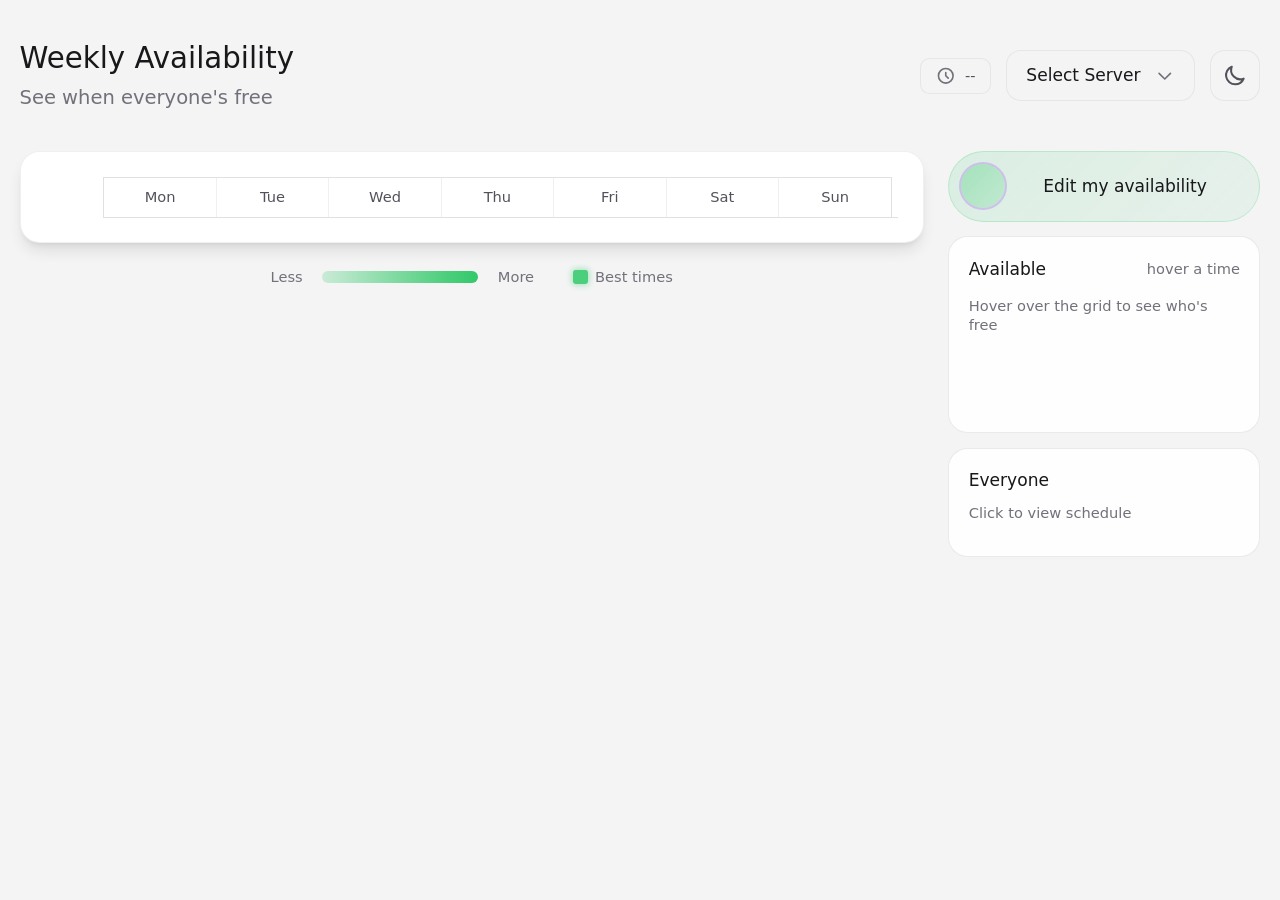
==== assets/web/index.html @ 2eee487e "feat(schedule): Add web-based availability scheduler with Discord OAuth Web UI for managing weekly a" ====
<!DOCTYPE html>
<html lang="en">
<head>
  <meta charset="UTF-8">
  <meta name="viewport" content="width=device-width, initial-scale=1.0">
  <title>Availability</title>
  <link rel="stylesheet" href="tailwind.css">
  <style>
    /* ========== THEME COLOR (set dynamically) ========== */
    :root {
      --theme-r: 34;
      --theme-g: 197;
      --theme-b: 94;
    }

    /* ========== RESPONSIVE SCALING ========== */
    html {
      font-size: clamp(15px, 0.9vw + 8px, 20px);
    }

    /* ========== DARK MODE ========== */
    .dark {
      --bg-page: #09090b;
      --bg-card: #18181b;
      --bg-card-hover: #1f1f23;
      --bg-input: #27272a;
      
      --text-primary: #fafafa;
      --text-secondary: #a1a1aa;
      --text-muted: #71717a;
      
      --border-default: rgba(63, 63, 70, 0.5);
      --border-subtle: rgba(63, 63, 70, 0.25);
      
      --heatmap-0: transparent;
      --heatmap-1: rgba(var(--theme-r), var(--theme-g), var(--theme-b), 0.25);
      --heatmap-2: rgba(var(--theme-r), var(--theme-g), var(--theme-b), 0.40);
      --heatmap-3: rgba(var(--theme-r), var(--theme-g), var(--theme-b), 0.55);
      --heatmap-4: rgba(var(--theme-r), var(--theme-g), var(--theme-b), 0.70);
      --heatmap-5: rgba(var(--theme-r), var(--theme-g), var(--theme-b), 0.85);
      --heatmap-6: rgba(var(--theme-r), var(--theme-g), var(--theme-b), 0.95);
      
      --glass-bg: rgba(39, 39, 42, 0.7);
      --glass-border: rgba(63, 63, 70, 0.3);
      
      --hover-overlay: rgba(255, 255, 255, 0.05);
      --scrollbar-thumb: #3f3f46;
      --scrollbar-thumb-hover: #52525b;
    }

    /* ========== LIGHT MODE ========== */
    .light {
      --bg-page: #f4f4f5;
      --bg-card: #ffffff;
      --bg-card-hover: #fafafa;
      --bg-input: #f4f4f5;
      
      --text-primary: #18181b;
      --text-secondary: #52525b;
      --text-muted: #71717a;
      
      --border-default: rgba(0, 0, 0, 0.12);
      --border-subtle: rgba(0, 0, 0, 0.06);
      
      --heatmap-0: transparent;
      --heatmap-1: rgba(var(--theme-r), var(--theme-g), var(--theme-b), 0.20);
      --heatmap-2: rgba(var(--theme-r), var(--theme-g), var(--theme-b), 0.35);
      --heatmap-3: rgba(var(--theme-r), var(--theme-g), var(--theme-b), 0.50);
      --heatmap-4: rgba(var(--theme-r), var(--theme-g), var(--theme-b), 0.65);
      --heatmap-5: rgba(var(--theme-r), var(--theme-g), var(--theme-b), 0.80);
      --heatmap-6: rgba(var(--theme-r), var(--theme-g), var(--theme-b), 0.92);
      
      --glass-bg: rgba(255, 255, 255, 0.85);
      --glass-border: rgba(0, 0, 0, 0.08);
      
      --hover-overlay: rgba(0, 0, 0, 0.04);
      --scrollbar-thumb: #d4d4d8;
      --scrollbar-thumb-hover: #a1a1aa;
    }

    /* ========== BASE STYLES ========== */
    body {
      background-color: var(--bg-page);
      color: var(--text-primary);
    }

    * {
      transition-property: background-color, border-color, color, opacity, transform, box-shadow, filter;
      transition-duration: 150ms;
      transition-timing-function: cubic-bezier(0.4, 0, 0.2, 1);
    }

    /* ========== COMPONENTS ========== */
    .card {
      background-color: var(--bg-card);
      border: 1px solid var(--border-subtle);
    }

    .glass {
      background: var(--glass-bg);
      backdrop-filter: blur(12px);
      -webkit-backdrop-filter: blur(12px);
      border: 1px solid var(--glass-border);
    }

    .text-primary { color: var(--text-primary); }
    .text-secondary { color: var(--text-secondary); }
    .text-muted { color: var(--text-muted); }

    /* ========== SKELETON ========== */
    .skeleton {
      background: linear-gradient(90deg, var(--bg-input) 25%, var(--bg-card-hover) 50%, var(--bg-input) 75%);
      background-size: 200% 100%;
      animation: skeleton-loading 1.5s infinite;
    }

    @keyframes skeleton-loading {
      0% { background-position: 200% 0; }
      100% { background-position: -200% 0; }
    }

    /* ========== WARNING BANNER ========== */
    .warning-banner {
      background: linear-gradient(90deg, rgba(234, 179, 8, 0.15), rgba(234, 179, 8, 0.08));
      border: 1px solid rgba(234, 179, 8, 0.3);
    }

    /* ========== TIMEZONE BADGE ========== */
    .tz-badge {
      background: var(--bg-input);
      border: 1px solid var(--border-subtle);
    }

    /* ========== GUILD SELECTOR ========== */
    .guild-selector {
      position: relative;
    }

    .guild-selector-btn {
      background: var(--bg-input);
      border: 1px solid var(--border-subtle);
    }

    .guild-selector-btn:hover {
      background: var(--bg-card-hover);
      border-color: var(--border-default);
    }

    .guild-selector .guild-dropdown {
      position: absolute;
      top: 100%;
      left: 0;
      right: 0;
      margin-top: 0.5rem;
      background: var(--bg-card);
      border: 1px solid var(--border-default);
      border-radius: 0.75rem;
      box-shadow: 0 10px 40px rgba(0,0,0,0.3);
      opacity: 0;
      visibility: hidden;
      transform: translateY(-8px);
      transition: all 150ms ease;
      z-index: 100;
      max-height: 16rem;
      overflow-y: auto;
    }

    .guild-selector.open .guild-dropdown {
      opacity: 1;
      visibility: visible;
      transform: translateY(0);
    }

    .guild-option {
      display: flex;
      align-items: center;
      gap: 0.75rem;
      padding: 0.75rem 1rem;
      cursor: pointer;
    }

    .guild-option:hover {
      background: var(--hover-overlay);
    }

    .guild-option.selected {
      background: rgba(var(--theme-r), var(--theme-g), var(--theme-b), 0.15);
    }

    .guild-icon {
      width: 1.5rem;
      height: 1.5rem;
      border-radius: 50%;
      object-fit: cover;
    }

    /* ========== AVATAR FALLBACK ========== */
    .avatar {
      display: flex;
      align-items: center;
      justify-content: center;
      background: linear-gradient(135deg, rgba(var(--theme-r), var(--theme-g), var(--theme-b), 0.3), rgba(var(--theme-r), var(--theme-g), var(--theme-b), 0.15));
      color: var(--text-primary);
      font-weight: 500;
      overflow: hidden;
    }

    .avatar img {
      width: 100%;
      height: 100%;
      object-fit: cover;
    }

    /* ========== GRID STYLES ========== */
    .grid-cell {
      position: relative;
    }
    
    .dark .grid-cell:hover {
      filter: brightness(1.3);
      z-index: 10;
    }

    .light .grid-cell:hover {
      filter: brightness(0.85);
      z-index: 10;
    }

    .dark .grid-cell.locked {
      box-shadow: inset 0 0 0 2px rgba(255,255,255,0.85);
    }

    .light .grid-cell.locked {
      box-shadow: inset 0 0 0 2px rgba(0,0,0,0.6);
    }

    /* Tooltip */
    .grid-cell::after {
      content: 'Click to lock';
      position: absolute;
      bottom: 100%;
      left: 50%;
      transform: translateX(-50%) translateY(-4px);
      padding: 0.25rem 0.625rem;
      border-radius: 0.375rem;
      font-size: 0.6875rem;
      white-space: nowrap;
      opacity: 0;
      pointer-events: none;
      transition: opacity 100ms;
      z-index: 100;
    }

    .dark .grid-cell::after {
      background: #27272a;
      color: #e4e4e7;
      border: 1px solid rgba(63,63,70,0.6);
      box-shadow: 0 4px 12px rgba(0,0,0,0.3);
    }

    .light .grid-cell::after {
      background: #ffffff;
      color: #18181b;
      border: 1px solid rgba(0,0,0,0.1);
      box-shadow: 0 4px 12px rgba(0,0,0,0.1);
    }

    .grid-cell:hover::after {
      opacity: 1;
    }

    .grid-cell.locked::after {
      content: 'Click to unlock';
    }

    .intensity-0 { background-color: var(--heatmap-0); }
    .intensity-1 { background-color: var(--heatmap-1); }
    .intensity-2 { background-color: var(--heatmap-2); }
    .intensity-3 { background-color: var(--heatmap-3); }
    .intensity-4 { background-color: var(--heatmap-4); }
    .intensity-5 { background-color: var(--heatmap-5); }
    .intensity-6 { background-color: var(--heatmap-6); }

    /* Best time glow for 4+ people */
    .best-time {
      box-shadow: 0 0 6px 1px rgba(var(--theme-r), var(--theme-g), var(--theme-b), 0.4);
    }

    .row-hour {
      border-bottom: 1px dashed var(--border-default);
    }
    .row-quarter {
      border-bottom: 1px solid var(--border-subtle);
    }
    .col-separator {
      border-right: 1px solid var(--border-subtle);
    }
    .grid-border {
      border-color: var(--border-default);
    }

    /* ========== TIME INDICATOR ========== */
    .time-indicator {
      position: absolute;
      top: 0;
      height: 2px;
      background: #ef4444;
      box-shadow: 0 0 8px rgba(239, 68, 68, 0.6);
      z-index: 20;
    }

    .time-indicator::before {
      content: 'Now';
      position: absolute;
      top: -0.625rem;
      left: 0;
      font-size: 0.5625rem;
      color: #ef4444;
      font-weight: 600;
      text-transform: uppercase;
    }

    /* ========== SCROLLBAR ========== */
    .grid-scroll {
      max-height: 65vh;
      overflow-y: auto;
    }

    .grid-scroll::-webkit-scrollbar,
    ::-webkit-scrollbar {
      width: 0.375rem;
    }
    .grid-scroll::-webkit-scrollbar-track,
    ::-webkit-scrollbar-track {
      background: transparent;
    }
    .grid-scroll::-webkit-scrollbar-thumb,
    ::-webkit-scrollbar-thumb {
      background: var(--scrollbar-thumb);
      border-radius: 0.1875rem;
    }
    .grid-scroll::-webkit-scrollbar-thumb:hover,
    ::-webkit-scrollbar-thumb:hover {
      background: var(--scrollbar-thumb-hover);
    }

    /* ========== LEGEND ========== */
    .legend-gradient {
      background: linear-gradient(to right, 
        rgba(var(--theme-r), var(--theme-g), var(--theme-b), 0.20),
        rgba(var(--theme-r), var(--theme-g), var(--theme-b), 0.35),
        rgba(var(--theme-r), var(--theme-g), var(--theme-b), 0.50),
        rgba(var(--theme-r), var(--theme-g), var(--theme-b), 0.65),
        rgba(var(--theme-r), var(--theme-g), var(--theme-b), 0.80),
        rgba(var(--theme-r), var(--theme-g), var(--theme-b), 0.92)
      );
    }

    /* ========== INTERACTIVE ELEMENTS ========== */
    .person-selected {
      background: rgba(var(--theme-r), var(--theme-g), var(--theme-b), 0.15);
    }

    .avatar-pill {
      background: linear-gradient(135deg, rgba(var(--theme-r), var(--theme-g), var(--theme-b), 0.12), rgba(var(--theme-r), var(--theme-g), var(--theme-b), 0.06));
      border: 1px solid rgba(var(--theme-r), var(--theme-g), var(--theme-b), 0.2);
    }
    .avatar-pill:hover {
      background: linear-gradient(135deg, rgba(var(--theme-r), var(--theme-g), var(--theme-b), 0.20), rgba(var(--theme-r), var(--theme-g), var(--theme-b), 0.12));
      border-color: rgba(var(--theme-r), var(--theme-g), var(--theme-b), 0.35);
    }

    .hover-item:hover {
      background: var(--hover-overlay);
    }

    .theme-toggle {
      background: var(--bg-input);
      border: 1px solid var(--border-subtle);
    }
    .theme-toggle:hover {
      background: var(--bg-card-hover);
      border-color: var(--border-default);
    }

    /* ========== EMPTY STATE ========== */
    .empty-state-overlay {
      position: absolute;
      inset: 0;
      display: flex;
      flex-direction: column;
      align-items: center;
      justify-content: center;
      background: rgba(var(--bg-page), 0.8);
      backdrop-filter: blur(4px);
      border-radius: 1rem;
      z-index: 30;
    }

    .empty-state-overlay.hidden {
      display: none;
    }

    .dark .empty-state-overlay {
      background: rgba(9, 9, 11, 0.85);
    }

    .light .empty-state-overlay {
      background: rgba(244, 244, 245, 0.85);
    }

    /* ========== SHARED SERVERS TRUNCATION ========== */
    .shared-servers {
      max-width: 100%;
    }

    .shared-servers.expanded {
      white-space: normal;
      word-break: break-word;
    }

    /* ========== ANIMATIONS ========== */
    @keyframes fadeIn {
      from { opacity: 0; transform: translateY(-4px); }
      to { opacity: 1; transform: translateY(0); }
    }

    .sidebar-content {
      animation: fadeIn 150ms ease-out;
    }

    /* ========== GRID CELL HEIGHT ========== */
    .cell-h {
      height: 1.25rem;
    }
  </style>
</head>
<body class="dark min-h-screen">
  
  <!-- Timezone Warning Banner -->
  <div id="tz-warning" class="warning-banner px-4 py-3 text-center hidden">
    <span class="text-yellow-500 text-sm">
      ⚠️ You haven't set your timezone yet. <a href="settings.html" class="underline font-medium hover:text-yellow-400">Set it now</a> to see availability in your local time.
    </span>
  </div>

  <div class="max-w-6xl mx-auto px-4 py-8">
    
    <!-- Header -->
    <header class="mb-8">
      <div class="flex items-center justify-between">
        <div>
          <h1 class="text-2xl font-medium text-primary">Weekly Availability</h1>
          <p class="text-muted mt-1">See when everyone's free</p>
        </div>
        
        <div class="flex items-center gap-3">
          <!-- Timezone Badge -->
          <div class="tz-badge px-3 py-1.5 rounded-lg flex items-center gap-2" id="tz-badge">
            <svg class="w-4 h-4 text-muted" fill="none" stroke="currentColor" viewBox="0 0 24 24">
              <path stroke-linecap="round" stroke-linejoin="round" stroke-width="2" d="M12 8v4l3 3m6-3a9 9 0 11-18 0 9 9 0 0118 0z"/>
            </svg>
            <span class="text-xs text-secondary" id="tz-display">--</span>
          </div>

          <!-- Guild Selector -->
          <div class="guild-selector" id="guild-selector">
            <button class="guild-selector-btn flex items-center gap-3 px-4 py-2.5 rounded-xl" onclick="toggleGuildDropdown()">
              <img src="" alt="" class="guild-icon" id="selected-guild-icon" style="display: none;">
              <span class="text-sm font-medium text-primary" id="selected-guild-name">Select Server</span>
              <svg class="w-4 h-4 text-muted" fill="none" stroke="currentColor" viewBox="0 0 24 24">
                <path stroke-linecap="round" stroke-linejoin="round" stroke-width="2" d="M19 9l-7 7-7-7"/>
              </svg>
            </button>
            <div class="guild-dropdown" id="guild-dropdown"></div>
          </div>

          <button 
            onclick="toggleTheme()" 
            class="theme-toggle p-2.5 rounded-xl text-secondary hover:text-primary"
            title="Toggle theme"
          >
            <svg class="w-5 h-5 hidden dark:block" fill="none" stroke="currentColor" viewBox="0 0 24 24">
              <path stroke-linecap="round" stroke-linejoin="round" stroke-width="2" d="M12 3v1m0 16v1m9-9h-1M4 12H3m15.364 6.364l-.707-.707M6.343 6.343l-.707-.707m12.728 0l-.707.707M6.343 17.657l-.707.707M16 12a4 4 0 11-8 0 4 4 0 018 0z"/>
            </svg>
            <svg class="w-5 h-5 dark:hidden" fill="none" stroke="currentColor" viewBox="0 0 24 24">
              <path stroke-linecap="round" stroke-linejoin="round" stroke-width="2" d="M20.354 15.354A9 9 0 018.646 3.646 9.003 9.003 0 0012 21a9.003 9.003 0 008.354-5.646z"/>
            </svg>
          </button>
        </div>
      </div>
    </header>

    <!-- Main content -->
    <div class="flex gap-5 items-start">
      
      <!-- Grid area -->
      <div class="flex-1 min-w-0">
        <div class="card rounded-2xl p-5 shadow-lg dark:shadow-black/25 light:shadow-black/5 relative">
          
          <!-- Day headers -->
          <div class="flex mb-0 pr-[6px]">
            <div class="w-12 shrink-0"></div>
            <div class="flex-1 grid grid-cols-7 border-x border-t grid-border">
              <div class="text-center text-xs font-medium text-secondary py-2 border-r" style="border-color: var(--border-subtle)">Mon</div>
              <div class="text-center text-xs font-medium text-secondary py-2 border-r" style="border-color: var(--border-subtle)">Tue</div>
              <div class="text-center text-xs font-medium text-secondary py-2 border-r" style="border-color: var(--border-subtle)">Wed</div>
              <div class="text-center text-xs font-medium text-secondary py-2 border-r" style="border-color: var(--border-subtle)">Thu</div>
              <div class="text-center text-xs font-medium text-secondary py-2 border-r" style="border-color: var(--border-subtle)">Fri</div>
              <div class="text-center text-xs font-medium text-secondary py-2 border-r" style="border-color: var(--border-subtle)">Sat</div>
              <div class="text-center text-xs font-medium text-secondary py-2">Sun</div>
            </div>
          </div>

          <!-- Grid Skeleton -->
          <div class="grid-scroll" id="grid-skeleton">
            <div class="flex">
              <div class="w-12 shrink-0 flex flex-col" id="skeleton-time-labels"></div>
              <div class="flex-1 border-x border-b grid-border" id="skeleton-cells"></div>
            </div>
          </div>

          <!-- Grid Content (hidden until loaded) -->
          <div class="grid-scroll hidden" id="grid-content">
            <div class="flex">
              <div class="w-12 shrink-0 flex flex-col" id="time-labels"></div>
              <div class="flex-1 border-x border-b grid-border" id="availability-grid"></div>
            </div>
          </div>

          <!-- Empty State Overlay -->
          <div class="empty-state-overlay hidden" id="empty-state">
            <svg class="w-12 h-12 text-muted mb-3" fill="none" stroke="currentColor" viewBox="0 0 24 24">
              <path stroke-linecap="round" stroke-linejoin="round" stroke-width="1.5" d="M17 20h5v-2a3 3 0 00-5.356-1.857M17 20H7m10 0v-2c0-.656-.126-1.283-.356-1.857M7 20H2v-2a3 3 0 015.356-1.857M7 20v-2c0-.656.126-1.283.356-1.857m0 0a5.002 5.002 0 019.288 0M15 7a3 3 0 11-6 0 3 3 0 016 0zm6 3a2 2 0 11-4 0 2 2 0 014 0zM7 10a2 2 0 11-4 0 2 2 0 014 0z"/>
            </svg>
            <p class="text-muted text-sm" id="empty-state-title">No one has shared their availability yet</p>
            <p class="text-muted text-xs mt-1" id="empty-state-subtitle">Be the first! <a href="settings.html" class="underline">Set yours</a></p>
          </div>

        </div>
        
        <!-- Legend -->
        <div class="flex items-center justify-center gap-4 mt-5 text-xs text-muted">
          <span>Less</span>
          <div class="legend-gradient w-32 h-2.5 rounded-full"></div>
          <span>More</span>
          <span class="ml-4 flex items-center gap-1.5">
            <span class="w-3 h-3 rounded-sm" style="background: var(--heatmap-5); box-shadow: 0 0 6px 1px rgba(var(--theme-r), var(--theme-g), var(--theme-b), 0.4);"></span>
            Best times
          </span>
        </div>
      </div>

      <!-- Sidebar -->
      <aside class="w-64 shrink-0 flex flex-col gap-3 sticky top-4">
        
        <!-- User's own pill -->
        <a href="settings.html" class="avatar-pill rounded-full py-2.5 pl-2.5 pr-3 flex items-center w-full hover:scale-[1.02] active:scale-[0.98] no-underline" id="user-pill">
          <div class="avatar w-9 h-9 rounded-full ring-2 ring-purple-500/30 shrink-0 text-sm" id="user-avatar-container">
            <!-- Avatar initially hidden, shown when src is set -->
            <img 
              alt=""
              id="user-avatar"
              style="display: none;"
            >
          </div>
          <span class="text-sm font-medium text-primary flex-1 text-center" id="user-pill-text">Edit my availability</span>
        </a>

        <div class="glass rounded-2xl p-4 flex-1">
          <div class="flex items-center justify-between mb-3">
            <h2 class="text-sm font-medium text-primary">Available</h2>
            <span class="text-xs text-muted" id="available-count">hover a time</span>
          </div>
          
          <div id="time-label" class="text-xs text-muted mb-2 hidden"></div>
          
          <div class="min-h-[6rem] max-h-[12rem] overflow-y-auto">
            <!-- Skeleton -->
            <div class="space-y-2" id="available-skeleton">
              <div class="flex items-center gap-2.5 p-2">
                <div class="skeleton w-7 h-7 rounded-full shrink-0"></div>
                <div class="flex-1 space-y-1.5">
                  <div class="skeleton w-20 h-3 rounded"></div>
                  <div class="skeleton w-28 h-3 rounded"></div>
                </div>
              </div>
              <div class="flex items-center gap-2.5 p-2">
                <div class="skeleton w-7 h-7 rounded-full shrink-0"></div>
                <div class="flex-1 space-y-1.5">
                  <div class="skeleton w-16 h-3 rounded"></div>
                  <div class="skeleton w-24 h-3 rounded"></div>
                </div>
              </div>
            </div>
            <!-- Content -->
            <div id="available-list" class="hidden">
              <p class="text-muted text-xs">Hover over the grid to see who's free</p>
            </div>
          </div>
        </div>

        <div class="glass rounded-2xl p-4">
          <h3 class="text-sm font-medium text-primary mb-2">Everyone</h3>
          <p class="text-xs text-muted mb-3">Click to view schedule</p>
          
          <div class="max-h-[14rem] overflow-y-auto">
            <!-- Skeleton -->
            <div class="space-y-2" id="participants-skeleton">
              <div class="flex items-center gap-2.5 p-2">
                <div class="skeleton w-7 h-7 rounded-full shrink-0"></div>
                <div class="flex-1 space-y-1.5">
                  <div class="skeleton w-16 h-3 rounded"></div>
                  <div class="skeleton w-24 h-3 rounded"></div>
                </div>
              </div>
              <div class="flex items-center gap-2.5 p-2">
                <div class="skeleton w-7 h-7 rounded-full shrink-0"></div>
                <div class="flex-1 space-y-1.5">
                  <div class="skeleton w-20 h-3 rounded"></div>
                  <div class="skeleton w-20 h-3 rounded"></div>
                </div>
              </div>
              <div class="flex items-center gap-2.5 p-2">
                <div class="skeleton w-7 h-7 rounded-full shrink-0"></div>
                <div class="flex-1 space-y-1.5">
                  <div class="skeleton w-14 h-3 rounded"></div>
                  <div class="skeleton w-28 h-3 rounded"></div>
                </div>
              </div>
            </div>
            <!-- Content -->
            <div class="space-y-1 hidden" id="all-participants"></div>
          </div>
        </div>

      </aside>

    </div>
  </div>

  <script>
    // ========== CONFIG & STATE ==========
    let botName = 'Bot';
    window.currentUser = null;
    let guilds = [];
    let selectedGuildId = null;
    let participants = [];
    let availability = {};
    let lockedCell = null;
    let viewingPerson = null;

    const DEFAULT_AVATAR = 'https://cdn.discordapp.com/embed/avatars/0.png';

    // ========== AVATAR HELPERS ==========
    function getAvatarUrl(user) {
      if (user.avatar && user.avatar.startsWith('http')) return user.avatar;
      return DEFAULT_AVATAR;
    }

    function handleAvatarError(img, fallbackInitial) {
      img.style.display = 'none';
      if (img.parentElement && fallbackInitial) {
        img.parentElement.textContent = fallbackInitial.charAt(0).toUpperCase();
      }
    }

    // ========== TIME UTILITIES ==========
    function formatRelativeTime(timestamp) {
      if (!timestamp) return 'never';
      const date = new Date(timestamp * 1000);
      const now = new Date();
      const diffMs = now - date;
      const diffMins = Math.floor(diffMs / (1000 * 60));
      const diffHours = Math.floor(diffMs / (1000 * 60 * 60));
      const diffDays = Math.floor(diffMs / (1000 * 60 * 60 * 24));
      const diffWeeks = Math.floor(diffDays / 7);

      if (diffMins < 5) return 'just now';
      if (diffMins < 60) return `${diffMins}m ago`;
      if (diffHours < 24) return `${diffHours}h ago`;
      if (diffDays < 7) return `${diffDays}d ago`;
      if (diffWeeks < 4) return `${diffWeeks}w ago`;
      return date.toLocaleDateString('en-US', { month: 'short', day: 'numeric' });
    }

    function getCurrentTimeSlotIndex() {
      const now = new Date();
      return Math.floor((now.getHours() * 60 + now.getMinutes()) / 15);
    }

    function getCurrentDayIndex() {
      const day = new Date().getDay();
      return day === 0 ? 6 : day - 1;
    }

    // ========== TIME SLOTS ==========
    const times = [];
    for (let hour = 0; hour < 24; hour++) {
      for (let min = 0; min < 60; min += 15) {
        let displayHour = hour;
        let ampm = 'AM';
        
        if (hour === 0) displayHour = 12;
        else if (hour === 12) { displayHour = 12; ampm = 'PM'; }
        else if (hour > 12) { displayHour = hour - 12; ampm = 'PM'; }
        
        const minStr = min === 0 ? '' : `:${min.toString().padStart(2, '0')}`;
        
        times.push({
          key: `${hour.toString().padStart(2,'0')}${min.toString().padStart(2,'0')}`,
          display: `${displayHour}${minStr} ${ampm}`,
          displayShort: `${displayHour}${ampm.toLowerCase()}`,
          isHour: min === 0,
          hour: hour,
          min: min
        });
      }
    }

    const days = ['mon', 'tue', 'wed', 'thu', 'fri', 'sat', 'sun'];
    const dayNames = { mon: 'Monday', tue: 'Tuesday', wed: 'Wednesday', thu: 'Thursday', fri: 'Friday', sat: 'Saturday', sun: 'Sunday' };

    // ========== API CALLS ==========
    async function loadConfig() {
      try {
        const response = await fetch('/api/config');
        if (response.ok) {
          const config = await response.json();
          botName = config.botName || 'Bot';
          document.title = `Availability — ${botName}`;
          
          if (config.themeColor) {
            applyThemeColor(config.themeColor);
          }
        }
      } catch (e) {
        console.log('Config not available, using defaults');
      }
    }

    function applyThemeColor(hex) {
      const result = /^#?([a-f\d]{2})([a-f\d]{2})([a-f\d]{2})$/i.exec(hex);
      if (result) {
        const r = parseInt(result[1], 16);
        const g = parseInt(result[2], 16);
        const b = parseInt(result[3], 16);
        document.documentElement.style.setProperty('--theme-r', r);
        document.documentElement.style.setProperty('--theme-g', g);
        document.documentElement.style.setProperty('--theme-b', b);
      }
    }

    async function loadCurrentUser() {
      try {
        const response = await fetch('/auth/me', { credentials: 'include' });
        if (response.ok) {
          window.currentUser = await response.json();
          
          // Update user pill avatar
          const avatarImg = document.getElementById('user-avatar');
          const avatarContainer = document.getElementById('user-avatar-container');
          if (avatarImg && avatarContainer && window.currentUser.avatar) {
            avatarImg.onerror = function() {
              this.style.display = 'none';
              avatarContainer.textContent = window.currentUser?.username?.charAt(0) || '?';
            };
            avatarImg.onload = function() {
              this.style.display = '';
            };
            avatarImg.src = window.currentUser.avatar;
          } else if (avatarContainer) {
            // No avatar URL, show initial
            avatarContainer.textContent = window.currentUser?.username?.charAt(0) || '?';
          }
          
          // Setup timezone display
          setupTimezone();
        } else if (response.status === 401) {
          window.location.href = '/auth/login';
        }
      } catch (e) {
        console.error('Failed to load current user:', e);
      }
    }

    async function loadGuilds() {
      try {
        const response = await fetch('/api/guilds', { credentials: 'include' });
        if (response.ok) {
          const data = await response.json();
          guilds = data.guilds || [];
          
          // Priority: 1) URL param (from command), 2) localStorage, 3) first guild
          const urlParams = new URLSearchParams(window.location.search);
          const urlGuildId = urlParams.get('guild');
          const savedGuildId = localStorage.getItem('selectedGuildId');
          
          if (urlGuildId && guilds.some(g => g.id === urlGuildId)) {
            selectedGuildId = urlGuildId;
            localStorage.setItem('selectedGuildId', urlGuildId); // Save for future visits
          } else if (savedGuildId && guilds.some(g => g.id === savedGuildId)) {
            selectedGuildId = savedGuildId;
          } else if (guilds.length > 0) {
            selectedGuildId = guilds[0].id;
          }
          
          buildGuildDropdown();
          updateSelectedGuildDisplay();
        }
      } catch (e) {
        console.error('Failed to load guilds:', e);
      }
    }

    async function loadParticipants() {
      if (!selectedGuildId) {
        showLoaded();
        return;
      }
      
      try {
        const response = await fetch(`/api/guilds/${selectedGuildId}/viewable-users`, { credentials: 'include' });
        if (response.ok) {
          const data = await response.json();
          participants = data.users || [];
          
          // Now load availability for each participant
          await loadAllAvailability();
          
          // Build the UI
          buildTimeLabels();
          buildGrid();
          buildParticipantList();
        } else {
          console.warn(`Failed to load participants: ${response.status}`);
          participants = [];
        }
        showLoaded();
      } catch (e) {
        console.error('Failed to load participants:', e);
        participants = [];
        showLoaded(); // Show empty state
      }
    }

    async function loadAllAvailability() {
      availability = {};
      
      // Initialize all slots as empty arrays
      days.forEach(day => {
        times.forEach(time => {
          availability[`${day}-${time.key}`] = [];
        });
      });

      // Load availability for each participant
      const promises = participants.map(async (p) => {
        try {
          // Use different endpoint for self vs others
          const url = p.isSelf 
            ? '/api/availability' 
            : `/api/users/${p.id}/availability`;
          
          const response = await fetch(url, { credentials: 'include' });
          if (response.ok) {
            const data = await response.json();
            p.lastUpdated = data.updated_at; // Store updated_at on participant
            
            // Process their availability - handle both formats
            // /api/availability returns {slots: ["mon-0800", ...]}
            // /api/users/:id/availability returns {availability: {mon: ["0800", ...], ...}}
            if (p.isSelf && data.slots) {
              // Self endpoint format: slots array like ["mon-0800", "mon-0815", ...]
              data.slots.forEach(slot => {
                if (availability[slot]) {
                  availability[slot].push(p);
                }
              });
            } else if (data.availability) {
              // Other user format: {mon: ["0800", "0815"], tue: [...]}
              Object.entries(data.availability).forEach(([day, slots]) => {
                slots.forEach(slot => {
                  const key = `${day}-${slot}`;
                  if (availability[key]) {
                    availability[key].push(p);
                  }
                });
              });
            }
          } else {
            console.warn(`Failed to load availability for ${p.id}: ${response.status}`);
          }
        } catch (e) {
          console.error(`Failed to load availability for ${p.id}:`, e);
        }
      });

      await Promise.all(promises);
    }

    // ========== SKELETON BUILDER ==========
    function buildSkeleton() {
      const timeLabels = document.getElementById('skeleton-time-labels');
      const cells = document.getElementById('skeleton-cells');

      for (let i = 0; i < 96; i++) {
        const label = document.createElement('div');
        label.className = 'cell-h flex items-center justify-end pr-2';
        if (i % 4 === 0) {
          const textEl = document.createElement('div');
          textEl.className = 'skeleton w-8 h-3 rounded';
          label.appendChild(textEl);
        }
        timeLabels.appendChild(label);
      }

      for (let i = 0; i < 96; i++) {
        const row = document.createElement('div');
        row.className = 'grid grid-cols-7';
        if (i < 95) row.classList.add((i + 1) % 4 === 0 ? 'row-hour' : 'row-quarter');
        for (let j = 0; j < 7; j++) {
          const cell = document.createElement('div');
          cell.className = 'cell-h skeleton';
          if (j < 6) cell.classList.add('col-separator');
          row.appendChild(cell);
        }
        cells.appendChild(row);
      }
    }

    // ========== GUILD SELECTOR ==========
    function buildGuildDropdown() {
      const dropdown = document.getElementById('guild-dropdown');
      dropdown.innerHTML = guilds.map(g => `
        <div class="guild-option ${g.id === selectedGuildId ? 'selected' : ''}" onclick="selectGuild('${g.id}')">
          <img src="${g.icon || ''}" alt="" class="guild-icon" onerror="this.style.display='none'">
          <span class="text-sm text-primary">${g.name}</span>
        </div>
      `).join('');
    }

    function updateSelectedGuildDisplay() {
      const guild = guilds.find(g => g.id === selectedGuildId);
      if (guild) {
        document.getElementById('selected-guild-name').textContent = guild.name;
        const icon = document.getElementById('selected-guild-icon');
        if (guild.icon) {
          icon.src = guild.icon;
          icon.style.display = '';
        } else {
          icon.style.display = 'none';
        }
      }
    }

    function toggleGuildDropdown() {
      document.getElementById('guild-selector').classList.toggle('open');
    }

    async function selectGuild(guildId) {
      selectedGuildId = guildId;
      localStorage.setItem('selectedGuildId', guildId);
      
      updateSelectedGuildDisplay();
      buildGuildDropdown();
      toggleGuildDropdown();
      
      // Reset view state
      if (lockedCell) {
        lockedCell.classList.remove('locked');
      }
      lockedCell = null;
      viewingPerson = null;
      
      // Clear available sidebar to avoid stale data
      document.getElementById('available-count').textContent = 'hover a time';
      document.getElementById('time-label').classList.add('hidden');
      document.getElementById('available-list').innerHTML = '<p class="text-muted text-xs">Hover over the grid to see who\'s free</p>';
      
      // Hide empty state (will be re-evaluated after load)
      document.getElementById('empty-state').classList.add('hidden');
      
      // Reload participants for new guild
      // Show loading state
      document.getElementById('grid-content').classList.add('hidden');
      document.getElementById('grid-skeleton').classList.remove('hidden');
      document.getElementById('all-participants').classList.add('hidden');
      document.getElementById('participants-skeleton')?.classList.remove('hidden');
      document.getElementById('available-list').classList.add('hidden');
      document.getElementById('available-skeleton')?.classList.remove('hidden');
      
      // Clear existing grid
      document.getElementById('time-labels').innerHTML = '';
      document.getElementById('availability-grid').innerHTML = '';
      
      await loadParticipants();
    }

    document.addEventListener('click', (e) => {
      const selector = document.getElementById('guild-selector');
      if (!selector.contains(e.target)) selector.classList.remove('open');
    });

    // ========== TIMEZONE ==========
    function setupTimezone() {
      if (!window.currentUser?.hasTimezone) {
        document.getElementById('tz-warning').classList.remove('hidden');
        document.getElementById('tz-badge').style.display = 'none';
      } else if (window.currentUser?.timezone) {
        // Display the IANA timezone code directly (e.g., "America/New_York")
        document.getElementById('tz-display').textContent = window.currentUser.timezone;
      }
    }

    // ========== BUILD UI ==========
    function buildTimeLabels() {
      const container = document.getElementById('time-labels');
      container.innerHTML = '';
      times.forEach(time => {
        const label = document.createElement('div');
        label.className = 'cell-h flex items-center justify-end pr-2 text-sm text-muted';
        label.textContent = time.isHour ? time.displayShort : '';
        container.appendChild(label);
      });
    }

    function buildGrid() {
      const grid = document.getElementById('availability-grid');
      grid.innerHTML = '';
      const currentSlot = getCurrentTimeSlotIndex();
      const currentDay = getCurrentDayIndex();

      times.forEach((time, timeIdx) => {
        const row = document.createElement('div');
        row.className = 'grid grid-cols-7';
        row.style.position = 'relative';
        
        if (timeIdx < times.length - 1) row.classList.add(times[timeIdx + 1].isHour ? 'row-hour' : 'row-quarter');

        days.forEach((day, dayIdx) => {
          const key = `${day}-${time.key}`;
          const available = availability[key] || [];
          const intensity = Math.min(6, available.length);

          const cell = document.createElement('div');
          cell.className = `grid-cell cell-h cursor-pointer intensity-${intensity}`;
          cell.dataset.key = key;
          cell.dataset.day = day;
          cell.dataset.time = time.display;

          if (intensity >= 4) cell.classList.add('best-time');
          if (dayIdx < days.length - 1) cell.classList.add('col-separator');

          cell.addEventListener('mouseenter', () => showAvailable(key, available, time.display));
          cell.addEventListener('mouseleave', () => { if (!lockedCell) clearHover(); });
          cell.addEventListener('click', () => lockCell(cell, key, available, time.display));

          row.appendChild(cell);
        });

        // Time indicator for current time
        if (timeIdx === currentSlot) {
          const indicator = document.createElement('div');
          indicator.className = 'time-indicator';
          indicator.style.left = `${(currentDay / 7) * 100}%`;
          indicator.style.width = `${100 / 7}%`;
          row.appendChild(indicator);
        }

        grid.appendChild(row);
      });

      // Show empty state if no participants have availability
      // (participants includes self now, so check if anyone has slots)
      const anyoneHasSlots = Object.values(availability).some(arr => arr.length > 0);
      if (!anyoneHasSlots) {
        const emptyState = document.getElementById('empty-state');
        const emptyTitle = document.getElementById('empty-state-title');
        const emptySubtitle = document.getElementById('empty-state-subtitle');
        
        // Check if self is in participants (has visibility enabled)
        const selfInList = participants.some(p => p.isSelf);
        
        if (selfInList) {
          emptyTitle.textContent = "You haven't set any availability yet";
          emptySubtitle.innerHTML = '<a href="settings.html" class="underline">Add your available times</a>';
        } else {
          emptyTitle.textContent = "No one has shared their availability yet";
          emptySubtitle.innerHTML = 'Be the first! <a href="settings.html" class="underline">Set yours</a>';
        }
        emptyState.classList.remove('hidden');
      } else {
        document.getElementById('empty-state').classList.add('hidden');
      }
    }

    function showAvailable(key, available, timeDisplay) {
      if (lockedCell || viewingPerson) return;
      updateSidebar(key, available, timeDisplay);
    }

    function clearHover() {
      document.getElementById('available-count').textContent = 'hover a time';
      document.getElementById('time-label').classList.add('hidden');
      document.getElementById('available-list').innerHTML = '<p class="text-muted text-xs">Hover over the grid to see who\'s free</p>';
    }

    function lockCell(cell, key, available, timeDisplay) {
      if (viewingPerson) clearPersonView();

      if (lockedCell === cell) {
        lockedCell.classList.remove('locked');
        lockedCell = null;
        clearHover();
        return;
      }

      if (lockedCell) lockedCell.classList.remove('locked');

      lockedCell = cell;
      cell.classList.add('locked');
      updateSidebar(key, available, timeDisplay);
    }

    function updateSidebar(key, available, timeDisplay) {
      const day = key.split('-')[0];

      document.getElementById('available-count').textContent = `${available.length}/${participants.length}`;
      
      const timeLabel = document.getElementById('time-label');
      timeLabel.textContent = `${dayNames[day]} at ${timeDisplay}`;
      timeLabel.classList.remove('hidden');

      const list = document.getElementById('available-list');
      
      if (available.length === 0) {
        list.innerHTML = '<div class="sidebar-content"><p class="text-muted text-xs">No one is available</p></div>';
        return;
      }

      list.innerHTML = `<div class="sidebar-content space-y-1">${available.map(p => `
        <div class="flex items-center gap-2.5 p-2 rounded-lg hover-item cursor-default">
          <div class="avatar w-7 h-7 rounded-full shrink-0 text-xs">
            <img src="${getAvatarUrl(p)}" alt="" onerror="handleAvatarError(this, '${p.username || p.name}')">
          </div>
          <div class="min-w-0 flex-1">
            <div class="text-sm text-primary">
              ${p.username || p.name}
              <span class="text-muted text-xs ml-1">· ${formatRelativeTime(p.lastUpdated)}</span>
            </div>
            <div class="text-xs text-muted shared-servers truncate">${formatSharedServers(p.shared_guilds)}</div>
          </div>
        </div>
      `).join('')}</div>`;
    }

    function formatSharedServers(servers) {
      if (!servers || servers.length === 0) return '';
      const names = servers.map(s => s.name || s);
      if (names.length === 1) return names[0];
      if (names.length === 2) return names.join(', ');
      return `${names[0]}, +${names.length - 1} more`;
    }

    function buildParticipantList() {
      const list = document.getElementById('all-participants');
      
      // Filter out self for sidebar (they have their own pill), but they're still in heatmap
      const otherParticipants = participants.filter(p => !p.isSelf);
      
      if (otherParticipants.length === 0) {
        // Check if only self is in participants
        if (participants.length > 0 && participants.every(p => p.isSelf)) {
          list.innerHTML = '<p class="text-muted text-xs">Your availability is shown on the grid.<br>Invite others to share theirs!</p>';
        } else {
          list.innerHTML = '<p class="text-muted text-xs">No one has shared their availability yet</p>';
        }
        return;
      }

      list.innerHTML = otherParticipants.map(p => {
        const sharedNames = (p.shared_guilds || []).map(s => s.name || s).join(', ');
        return `
          <div 
            class="flex items-center gap-2.5 p-2 rounded-lg hover-item cursor-pointer person-row"
            data-person-id="${p.id}"
            onclick="viewPersonSchedule('${p.id}')"
          >
            <div class="avatar w-7 h-7 rounded-full shrink-0 text-xs">
              <img src="${getAvatarUrl(p)}" alt="" onerror="handleAvatarError(this, '${p.username || p.name}')">
            </div>
            <div class="min-w-0 flex-1">
              <div class="text-sm text-secondary">
                ${p.username || p.name}
                <span class="text-muted text-xs ml-1">· ${formatRelativeTime(p.lastUpdated)}</span>
              </div>
              <div class="text-xs text-muted shared-servers truncate" data-full="${sharedNames}">${formatSharedServers(p.shared_guilds)}</div>
            </div>
          </div>
        `;
      }).join('');
    }

    function viewPersonSchedule(personId) {
      const person = participants.find(p => p.id === personId);
      if (!person) return;

      if (lockedCell) {
        lockedCell.classList.remove('locked');
        lockedCell = null;
      }

      if (viewingPerson === personId) {
        clearPersonView();
        return;
      }

      viewingPerson = personId;

      document.querySelectorAll('.person-row').forEach(row => {
        row.classList.remove('person-selected');
        const sharedServersEl = row.querySelector('.shared-servers');
        if (row.dataset.personId === personId) {
          row.classList.add('person-selected');
          if (sharedServersEl) {
            sharedServersEl.textContent = sharedServersEl.dataset.full;
            sharedServersEl.classList.add('expanded');
          }
        } else {
          if (sharedServersEl) {
            const servers = sharedServersEl.dataset.full.split(', ');
            sharedServersEl.textContent = formatSharedServers(servers.map(s => ({ name: s })));
            sharedServersEl.classList.remove('expanded');
          }
        }
      });

      document.querySelectorAll('.grid-cell').forEach(cell => {
        const key = cell.dataset.key;
        const available = availability[key] || [];
        const personIsAvailable = available.some(p => p.id === personId);
        
        cell.className = cell.className.replace(/intensity-\d/g, '').replace('best-time', '');
        cell.classList.add(personIsAvailable ? 'intensity-4' : 'intensity-0');
      });

      const sharedNames = (person.shared_guilds || []).map(s => s.name || s).join(', ');
      
      document.getElementById('available-count').textContent = person.username || person.name;
      document.getElementById('time-label').classList.add('hidden');
      document.getElementById('available-list').innerHTML = `
        <div class="sidebar-content">
          <div class="flex items-center gap-3 p-2">
            <div class="avatar w-9 h-9 rounded-full shrink-0 text-sm">
              <img src="${getAvatarUrl(person)}" alt="" onerror="handleAvatarError(this, '${person.username || person.name}')">
            </div>
            <div class="min-w-0">
              <div class="text-sm text-primary font-medium">${person.username || person.name}</div>
              <div class="text-xs text-muted">Updated ${formatRelativeTime(person.lastUpdated)}</div>
            </div>
          </div>
          <div class="text-xs text-muted mt-2 px-2">
            <span class="text-secondary">Servers in common:</span><br>
            ${sharedNames || 'None'}
          </div>
          <p class="text-xs text-muted mt-3">Click their name again to exit</p>
        </div>
      `;
    }

    function clearPersonView() {
      viewingPerson = null;
      
      document.querySelectorAll('.person-row').forEach(row => {
        row.classList.remove('person-selected');
        const sharedServersEl = row.querySelector('.shared-servers');
        if (sharedServersEl) {
          const servers = sharedServersEl.dataset.full.split(', ');
          sharedServersEl.textContent = formatSharedServers(servers.map(s => ({ name: s })));
          sharedServersEl.classList.remove('expanded');
        }
      });

      document.querySelectorAll('.grid-cell').forEach(cell => {
        const key = cell.dataset.key;
        const available = availability[key] || [];
        const intensity = Math.min(6, available.length);
        
        cell.className = cell.className.replace(/intensity-\d/g, '').replace('best-time', '');
        cell.classList.add(`intensity-${intensity}`);
        if (intensity >= 4) cell.classList.add('best-time');
      });

      clearHover();
    }

    // ========== THEME ==========
    function toggleTheme() {
      const body = document.body;
      if (body.classList.contains('dark')) {
        body.classList.remove('dark');
        body.classList.add('light');
      } else {
        body.classList.remove('light');
        body.classList.add('dark');
      }
      localStorage.setItem('theme', body.classList.contains('dark') ? 'dark' : 'light');
    }

    function initTheme() {
      const stored = localStorage.getItem('theme');
      const prefersDark = window.matchMedia('(prefers-color-scheme: dark)').matches;
      if (stored === 'light' || (!stored && !prefersDark)) {
        document.body.classList.remove('dark');
        document.body.classList.add('light');
      }
    }

    // ========== SWAP SKELETON FOR CONTENT ==========
    function showLoaded() {
      // Hide skeletons (don't remove - we may need them again on guild switch)
      const gridSkeleton = document.getElementById('grid-skeleton');
      const availableSkeleton = document.getElementById('available-skeleton');
      const participantsSkeleton = document.getElementById('participants-skeleton');
      
      if (gridSkeleton) gridSkeleton.classList.add('hidden');
      if (availableSkeleton) availableSkeleton.classList.add('hidden');
      if (participantsSkeleton) participantsSkeleton.classList.add('hidden');

      // Show content
      document.getElementById('grid-content').classList.remove('hidden');
      document.getElementById('available-list').classList.remove('hidden');
      document.getElementById('all-participants').classList.remove('hidden');
    }

    // ========== INIT ==========
    async function init() {
      initTheme();
      buildSkeleton();

      // Load config and user in parallel
      await Promise.all([
        loadConfig(),
        loadCurrentUser()
      ]);

      // Load guilds (depends on user being loaded)
      await loadGuilds();

      // Load participants for selected guild
      if (selectedGuildId) {
        await loadParticipants();
      } else {
        showLoaded(); // No guilds, show empty
      }
    }

    init();
  </script>

</body>
</html>
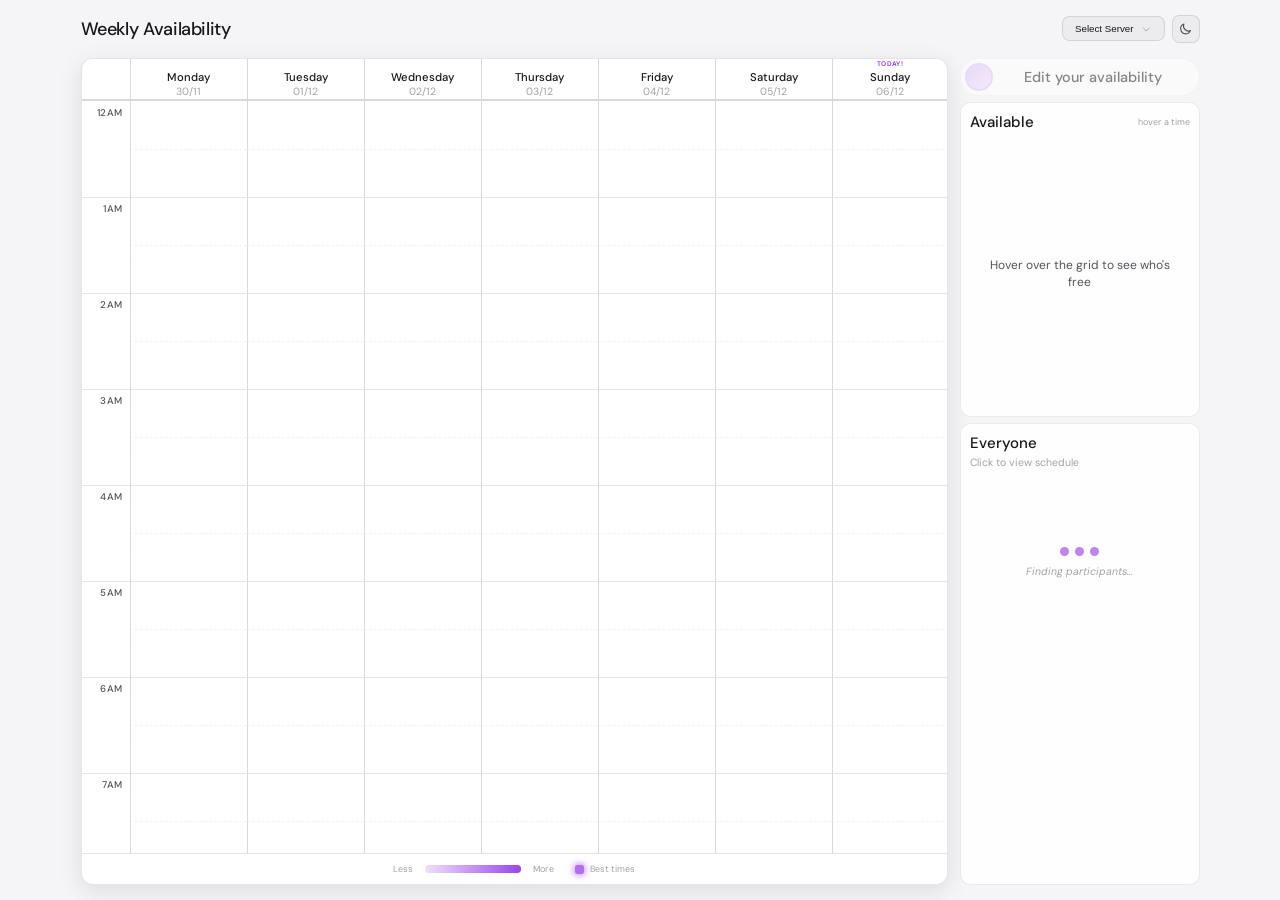
==== commit 3cd5d016: "feat(web): rewrite availability site with server-side sessions Complete rewrite of the schedule avai" ====
--- a/assets/web/index.html
+++ b/assets/web/index.html
@@ -4,164 +4,246 @@
   <meta charset="UTF-8">
   <meta name="viewport" content="width=device-width, initial-scale=1.0">
   <title>Availability</title>
-  <link rel="stylesheet" href="tailwind.css">
+  <link rel="preconnect" href="https://fonts.googleapis.com">
+  <link rel="preconnect" href="https://fonts.gstatic.com" crossorigin>
+  <link href="https://fonts.googleapis.com/css2?family=DM+Sans:opsz,wght@9..40,400;9..40,500;9..40,600&display=swap" rel="stylesheet">
   <style>
-    /* ========== THEME COLOR (set dynamically) ========== */
+    /*
+     * V5.2 - Final Draft
+     * Native resolution: 1440p (2560×1440)
+     * Everything scales proportionally via root font-size
+     */
+
+    /* ========== SCALING ========== */
+    html {
+      font-size: clamp(12px, 0.75vw, 28px);
+    }
+
+    /* ========== CSS VARIABLES ========== */
     :root {
-      --theme-r: 34;
-      --theme-g: 197;
-      --theme-b: 94;
-    }
-
-    /* ========== RESPONSIVE SCALING ========== */
-    html {
-      font-size: clamp(15px, 0.9vw + 8px, 20px);
+      /* Theme color (set dynamically from API) */
+      --theme-r: 147;
+      --theme-g: 51;
+      --theme-b: 234;
+
+      /* Grid dimensions */
+      --cell-height: 2rem;
+      --cell-width: 9.75rem;
+      --time-label-width: 4rem;
+      --header-row-height: 3.5rem;
+
+      /* Sidebar */
+      --sidebar-width: 20rem;
+
+      /* Spacing */
+      --unit-gap: 1rem;
+      --page-padding: 1.25rem;
+      --card-radius: 1rem;
+
+      /* Computed grid width */
+      --grid-width: calc(var(--time-label-width) + (var(--cell-width) * 7));
     }
 
     /* ========== DARK MODE ========== */
     .dark {
-      --bg-page: #09090b;
-      --bg-card: #18181b;
-      --bg-card-hover: #1f1f23;
-      --bg-input: #27272a;
-      
-      --text-primary: #fafafa;
+      --bg-page: #08080a;
+      --bg-card: #111114;
+      --bg-card-elevated: #1a1a1e;
+      --bg-input: #1e1e22;
+
+      --text-primary: #f4f4f5;
       --text-secondary: #a1a1aa;
-      --text-muted: #71717a;
-      
-      --border-default: rgba(63, 63, 70, 0.5);
-      --border-subtle: rgba(63, 63, 70, 0.25);
-      
-      --heatmap-0: transparent;
-      --heatmap-1: rgba(var(--theme-r), var(--theme-g), var(--theme-b), 0.25);
-      --heatmap-2: rgba(var(--theme-r), var(--theme-g), var(--theme-b), 0.40);
-      --heatmap-3: rgba(var(--theme-r), var(--theme-g), var(--theme-b), 0.55);
-      --heatmap-4: rgba(var(--theme-r), var(--theme-g), var(--theme-b), 0.70);
-      --heatmap-5: rgba(var(--theme-r), var(--theme-g), var(--theme-b), 0.85);
-      --heatmap-6: rgba(var(--theme-r), var(--theme-g), var(--theme-b), 0.95);
-      
-      --glass-bg: rgba(39, 39, 42, 0.7);
-      --glass-border: rgba(63, 63, 70, 0.3);
-      
-      --hover-overlay: rgba(255, 255, 255, 0.05);
-      --scrollbar-thumb: #3f3f46;
-      --scrollbar-thumb-hover: #52525b;
+      --text-muted: #63636b;
+
+      --border-strong: rgba(255, 255, 255, 0.15);
+      --border-default: rgba(255, 255, 255, 0.10);
+      --border-subtle: rgba(255, 255, 255, 0.05);
+
+      --heatmap-1: rgba(var(--theme-r), var(--theme-g), var(--theme-b), 0.18);
+      --heatmap-2: rgba(var(--theme-r), var(--theme-g), var(--theme-b), 0.32);
+      --heatmap-3: rgba(var(--theme-r), var(--theme-g), var(--theme-b), 0.46);
+      --heatmap-4: rgba(var(--theme-r), var(--theme-g), var(--theme-b), 0.60);
+      --heatmap-5: rgba(var(--theme-r), var(--theme-g), var(--theme-b), 0.76);
+      --heatmap-6: rgba(var(--theme-r), var(--theme-g), var(--theme-b), 0.92);
+
+      --glass-bg: rgba(17, 17, 20, 0.85);
+      --glass-border: rgba(255, 255, 255, 0.08);
+      --overlay-bg: rgba(8, 8, 10, 0.92);
+
+      --shadow-soft: 0 0.5rem 2rem rgba(0, 0, 0, 0.5);
     }
 
     /* ========== LIGHT MODE ========== */
     .light {
-      --bg-page: #f4f4f5;
+      --bg-page: #f5f5f7;
       --bg-card: #ffffff;
-      --bg-card-hover: #fafafa;
-      --bg-input: #f4f4f5;
-      
+      --bg-card-elevated: #ffffff;
+      --bg-input: #ececef;
+
       --text-primary: #18181b;
       --text-secondary: #52525b;
-      --text-muted: #71717a;
-      
-      --border-default: rgba(0, 0, 0, 0.12);
-      --border-subtle: rgba(0, 0, 0, 0.06);
-      
-      --heatmap-0: transparent;
-      --heatmap-1: rgba(var(--theme-r), var(--theme-g), var(--theme-b), 0.20);
-      --heatmap-2: rgba(var(--theme-r), var(--theme-g), var(--theme-b), 0.35);
-      --heatmap-3: rgba(var(--theme-r), var(--theme-g), var(--theme-b), 0.50);
-      --heatmap-4: rgba(var(--theme-r), var(--theme-g), var(--theme-b), 0.65);
-      --heatmap-5: rgba(var(--theme-r), var(--theme-g), var(--theme-b), 0.80);
-      --heatmap-6: rgba(var(--theme-r), var(--theme-g), var(--theme-b), 0.92);
-      
-      --glass-bg: rgba(255, 255, 255, 0.85);
+      --text-muted: #a1a1aa;
+
+      --border-strong: rgba(0, 0, 0, 0.15);
+      --border-default: rgba(0, 0, 0, 0.10);
+      --border-subtle: rgba(0, 0, 0, 0.05);
+
+      --heatmap-1: rgba(var(--theme-r), var(--theme-g), var(--theme-b), 0.15);
+      --heatmap-2: rgba(var(--theme-r), var(--theme-g), var(--theme-b), 0.28);
+      --heatmap-3: rgba(var(--theme-r), var(--theme-g), var(--theme-b), 0.42);
+      --heatmap-4: rgba(var(--theme-r), var(--theme-g), var(--theme-b), 0.56);
+      --heatmap-5: rgba(var(--theme-r), var(--theme-g), var(--theme-b), 0.72);
+      --heatmap-6: rgba(var(--theme-r), var(--theme-g), var(--theme-b), 0.88);
+
+      --glass-bg: rgba(255, 255, 255, 0.9);
       --glass-border: rgba(0, 0, 0, 0.08);
-      
-      --hover-overlay: rgba(0, 0, 0, 0.04);
-      --scrollbar-thumb: #d4d4d8;
-      --scrollbar-thumb-hover: #a1a1aa;
-    }
-
-    /* ========== BASE STYLES ========== */
+      --overlay-bg: rgba(255, 255, 255, 0.92);
+
+      --shadow-soft: 0 0.5rem 2rem rgba(0, 0, 0, 0.1);
+    }
+
+    /* ========== RESET ========== */
+    *, *::before, *::after {
+      margin: 0;
+      padding: 0;
+      box-sizing: border-box;
+    }
+
     body {
-      background-color: var(--bg-page);
+      font-family: 'DM Sans', system-ui, -apple-system, sans-serif;
+      background: var(--bg-page);
       color: var(--text-primary);
-    }
-
-    * {
-      transition-property: background-color, border-color, color, opacity, transform, box-shadow, filter;
-      transition-duration: 150ms;
-      transition-timing-function: cubic-bezier(0.4, 0, 0.2, 1);
-    }
-
-    /* ========== COMPONENTS ========== */
-    .card {
-      background-color: var(--bg-card);
-      border: 1px solid var(--border-subtle);
-    }
-
-    .glass {
-      background: var(--glass-bg);
-      backdrop-filter: blur(12px);
-      -webkit-backdrop-filter: blur(12px);
-      border: 1px solid var(--glass-border);
-    }
-
-    .text-primary { color: var(--text-primary); }
-    .text-secondary { color: var(--text-secondary); }
-    .text-muted { color: var(--text-muted); }
-
-    /* ========== SKELETON ========== */
-    .skeleton {
-      background: linear-gradient(90deg, var(--bg-input) 25%, var(--bg-card-hover) 50%, var(--bg-input) 75%);
-      background-size: 200% 100%;
-      animation: skeleton-loading 1.5s infinite;
-    }
-
-    @keyframes skeleton-loading {
-      0% { background-position: 200% 0; }
-      100% { background-position: -200% 0; }
-    }
-
-    /* ========== WARNING BANNER ========== */
-    .warning-banner {
-      background: linear-gradient(90deg, rgba(234, 179, 8, 0.15), rgba(234, 179, 8, 0.08));
-      border: 1px solid rgba(234, 179, 8, 0.3);
-    }
-
-    /* ========== TIMEZONE BADGE ========== */
+      height: 100vh;
+      overflow: hidden;
+    }
+
+    /* ========== PAGE STRUCTURE ========== */
+    .page {
+      height: 100vh;
+      display: flex;
+      flex-direction: column;
+      padding: var(--page-padding);
+      gap: var(--page-padding);
+    }
+
+    /* ========== PAGE HEADER ========== */
+    .page-header {
+      width: calc(var(--grid-width) + var(--unit-gap) + var(--sidebar-width));
+      margin: 0 auto;
+      display: flex;
+      align-items: center;
+      justify-content: space-between;
+      flex-shrink: 0;
+    }
+
+    .page-header-title {
+      display: flex;
+      align-items: baseline;
+      gap: 0.5rem;
+    }
+
+    .page-header-title h1 {
+      font-size: 1.5rem;
+      font-weight: 500;
+      letter-spacing: -0.02em;
+    }
+
+    /* Bot name branding - use bot.name dynamically */
+    .page-header-title .bot-credit {
+      font-size: 0.75rem;
+      color: var(--text-muted);
+    }
+
+    .page-header-controls {
+      display: flex;
+      align-items: center;
+      gap: 0.625rem;
+    }
+
+    /* ========== CONTROL ELEMENTS ========== */
+    .tz-badge,
+    .guild-selector-btn,
+    .theme-toggle {
+      background: var(--bg-input);
+      border: 1px solid var(--border-default);
+      border-radius: 0.625rem;
+      transition: all 200ms ease;
+    }
+
     .tz-badge {
-      background: var(--bg-input);
-      border: 1px solid var(--border-subtle);
-    }
-
-    /* ========== GUILD SELECTOR ========== */
+      padding: 0.5rem 0.875rem;
+      display: flex;
+      align-items: center;
+      gap: 0.5rem;
+    }
+
+    .tz-badge svg {
+      width: 1rem;
+      height: 1rem;
+      color: var(--text-muted);
+    }
+
+    .tz-badge span {
+      font-size: 0.75rem;
+      color: var(--text-secondary);
+    }
+
     .guild-selector {
       position: relative;
     }
 
     .guild-selector-btn {
-      background: var(--bg-input);
-      border: 1px solid var(--border-subtle);
+      padding: 0.5rem 1rem;
+      display: flex;
+      align-items: center;
+      gap: 0.625rem;
+      cursor: pointer;
     }
 
     .guild-selector-btn:hover {
-      background: var(--bg-card-hover);
-      border-color: var(--border-default);
-    }
-
-    .guild-selector .guild-dropdown {
+      background: var(--bg-card-elevated);
+      border-color: var(--border-strong);
+    }
+
+    .guild-icon {
+      width: 1.375rem;
+      height: 1.375rem;
+      border-radius: 50%;
+      object-fit: cover;
+    }
+
+    .guild-selector-btn > span {
+      font-size: 0.8125rem;
+      font-weight: 500;
+      color: var(--text-primary);
+    }
+
+    .guild-selector-btn > svg {
+      width: 0.875rem;
+      height: 0.875rem;
+      color: var(--text-muted);
+      transition: transform 200ms ease;
+    }
+
+    .guild-selector.open .guild-selector-btn > svg {
+      transform: rotate(180deg);
+    }
+
+    .guild-dropdown {
       position: absolute;
-      top: 100%;
+      top: calc(100% + 0.5rem);
       left: 0;
       right: 0;
-      margin-top: 0.5rem;
       background: var(--bg-card);
       border: 1px solid var(--border-default);
       border-radius: 0.75rem;
-      box-shadow: 0 10px 40px rgba(0,0,0,0.3);
+      box-shadow: var(--shadow-soft);
       opacity: 0;
       visibility: hidden;
-      transform: translateY(-8px);
-      transition: all 150ms ease;
+      transform: translateY(-0.5rem);
+      transition: all 180ms ease;
       z-index: 100;
-      max-height: 16rem;
+      max-height: 14rem;
       overflow-y: auto;
     }
 
@@ -177,32 +259,409 @@
       gap: 0.75rem;
       padding: 0.75rem 1rem;
       cursor: pointer;
+      transition: background 150ms ease;
     }
 
     .guild-option:hover {
-      background: var(--hover-overlay);
+      background: rgba(255, 255, 255, 0.05);
     }
 
     .guild-option.selected {
-      background: rgba(var(--theme-r), var(--theme-g), var(--theme-b), 0.15);
-    }
-
-    .guild-icon {
-      width: 1.5rem;
-      height: 1.5rem;
+      background: rgba(var(--theme-r), var(--theme-g), var(--theme-b), 0.12);
+    }
+
+    .theme-toggle {
+      padding: 0.5rem;
+      cursor: pointer;
+      display: flex;
+      align-items: center;
+      justify-content: center;
+    }
+
+    .theme-toggle:hover {
+      background: var(--bg-card-elevated);
+      border-color: var(--border-strong);
+    }
+
+    .theme-toggle svg {
+      width: 1.125rem;
+      height: 1.125rem;
+      color: var(--text-secondary);
+    }
+
+    .dark .theme-toggle .icon-sun { display: block; }
+    .dark .theme-toggle .icon-moon { display: none; }
+    .light .theme-toggle .icon-sun { display: none; }
+    .light .theme-toggle .icon-moon { display: block; }
+
+    /* ========== MAIN UNIT ========== */
+    .main-unit {
+      flex: 1;
+      min-height: 0;
+      display: flex;
+      justify-content: center;
+    }
+
+    .unit-inner {
+      display: flex;
+      gap: var(--unit-gap);
+      height: 100%;
+    }
+
+    /* ========== GRID CARD ========== */
+    .grid-card {
+      width: var(--grid-width);
+      background: var(--bg-card);
+      border: 1px solid var(--border-default);
+      border-radius: var(--card-radius);
+      box-shadow: var(--shadow-soft);
+      display: flex;
+      flex-direction: column;
+      overflow: hidden;
+      position: relative;
+    }
+
+    /* ========== GRID HEADER ROW ========== */
+    .grid-header {
+      display: grid;
+      grid-template-columns: var(--time-label-width) repeat(7, var(--cell-width));
+      flex-shrink: 0;
+    }
+
+    .header-cell {
+      height: var(--header-row-height);
+      display: flex;
+      align-items: center;
+      justify-content: center;
+      border-bottom: 2px solid var(--border-strong);
+    }
+
+    .header-cell.time-corner {
+      justify-content: flex-end;
+      padding-right: 0.5rem;
+      font-size: 0.6875rem;
+      color: var(--text-muted);
+      text-transform: uppercase;
+      letter-spacing: 0.03em;
+    }
+
+    .header-cell.day-header {
+      flex-direction: column;
+      border-left: 1px solid var(--border-strong);
+    }
+
+    .header-cell.day-header:last-child {
+      border-right: 1px solid var(--border-strong);
+    }
+
+    .header-cell .today-tag {
+      font-size: 0.5625rem;
+      font-weight: 600;
+      color: rgb(var(--theme-r), var(--theme-g), var(--theme-b));
+      text-transform: uppercase;
+      letter-spacing: 0.05em;
+      height: 0.875rem;
+    }
+
+    .header-cell .day-name {
+      font-size: 0.9375rem;
+      font-weight: 500;
+    }
+
+    .header-cell .day-date {
+      font-size: 0.875rem;
+      color: var(--text-muted);
+      margin-top: 0.125rem;
+    }
+
+    /* ========== GRID SCROLL CONTAINER ========== */
+    .grid-scroll {
+      flex: 1;
+      min-height: 0;
+      overflow-y: auto;
+      overflow-x: hidden;
+      scrollbar-width: none;
+    }
+
+    .grid-scroll::-webkit-scrollbar {
+      display: none;
+    }
+
+    /* ========== GRID BODY ========== */
+    .grid-body {
+      display: grid;
+      grid-template-columns: var(--time-label-width) repeat(7, var(--cell-width));
+    }
+
+    /* ========== TIME LABELS ========== */
+    .time-label {
+      height: var(--cell-height);
+      display: flex;
+      align-items: center;
+      justify-content: flex-end;
+      padding-right: 0.625rem;
+      font-size: 0.8125rem;
+      font-weight: 500;
+      color: transparent;
+      text-transform: uppercase;
+      letter-spacing: 0.02em;
+      position: relative;
+    }
+
+    .time-label.hour {
+      color: var(--text-secondary);
+    }
+
+    /* Hour marker line - exclude first (12AM) since header provides that edge */
+    .time-label.hour:not(:first-child)::after {
+      content: '';
+      position: absolute;
+      top: 0;
+      left: 0;
+      right: 0;
+      height: 1px;
+      background: var(--border-default);
+    }
+
+    /* ========== GRID CELLS ========== */
+    .grid-cell {
+      height: var(--cell-height);
+      border-left: 1px solid var(--border-strong);
+      background: var(--cell-bg, transparent);
+      cursor: pointer;
+      position: relative;
+      transition: filter 150ms ease;
+    }
+
+    .grid-cell:nth-child(8n) {
+      border-right: 1px solid var(--border-strong);
+    }
+
+    .grid-cell:hover {
+      filter: brightness(1.3);
+      z-index: 5;
+    }
+
+    .grid-cell.locked {
+      box-shadow: inset 0 0 0 2px rgba(255, 255, 255, 0.8);
+      z-index: 6;
+    }
+
+    .light .grid-cell.locked {
+      box-shadow: inset 0 0 0 2px rgba(0, 0, 0, 0.5);
+    }
+
+    /* Hour start rows */
+    .grid-cell.hour-start {
+      border-top: 1px solid var(--border-default);
+    }
+
+    /* Half hour rows */
+    .grid-cell.half-hour {
+      border-top: 1px dashed var(--border-subtle);
+    }
+
+    /* Last row - strong bottom border */
+    .grid-body .grid-cell:nth-last-child(-n+7) {
+      border-bottom: 2px solid var(--border-strong);
+    }
+
+    /* ========== HEATMAP INTENSITY ========== */
+    .intensity-0 { --cell-bg: transparent; }
+    .intensity-1 { --cell-bg: var(--heatmap-1); }
+    .intensity-2 { --cell-bg: var(--heatmap-2); }
+    .intensity-3 { --cell-bg: var(--heatmap-3); }
+    .intensity-4 { --cell-bg: var(--heatmap-4); }
+    .intensity-5 { --cell-bg: var(--heatmap-5); }
+    .intensity-6 { --cell-bg: var(--heatmap-6); }
+
+    /* Glow effect */
+    .grid-cell.has-glow {
+      box-shadow: 0 0 calc(0.5rem * var(--glow-intensity, 0)) calc(0.125rem * var(--glow-intensity, 0))
+                  rgba(var(--theme-r), var(--theme-g), var(--theme-b), calc(0.5 * var(--glow-intensity, 0)));
+    }
+
+    .grid-cell.locked.has-glow {
+      box-shadow: inset 0 0 0 2px rgba(255, 255, 255, 0.8),
+                  0 0 calc(0.5rem * var(--glow-intensity, 0)) calc(0.125rem * var(--glow-intensity, 0))
+                  rgba(var(--theme-r), var(--theme-g), var(--theme-b), calc(0.5 * var(--glow-intensity, 0)));
+    }
+
+    /* Current time indicator */
+    .time-indicator {
+      position: absolute;
+      top: 0;
+      left: 0;
+      right: 0;
+      height: 2px;
+      background: #ef4444;
+      box-shadow: 0 0 0.5rem rgba(239, 68, 68, 0.6);
+      z-index: 15;
+      pointer-events: none;
+    }
+
+    .time-indicator::before {
+      content: 'Now';
+      position: absolute;
+      top: -0.875rem;
+      left: 0.25rem;
+      font-size: 0.5625rem;
+      color: #ef4444;
+      font-weight: 600;
+      text-transform: uppercase;
+      letter-spacing: 0.05em;
+    }
+
+    /* ========== LEGEND ========== */
+    .legend {
+      display: flex;
+      align-items: center;
+      justify-content: center;
+      gap: 1rem;
+      padding: 0.75rem 1rem;
+      border-top: 1px solid var(--border-default);
+      flex-shrink: 0;
+    }
+
+    .legend span {
+      font-size: 0.75rem;
+      color: var(--text-muted);
+    }
+
+    .legend-gradient {
+      width: 8rem;
+      height: 0.625rem;
+      border-radius: 0.3125rem;
+      background: linear-gradient(to right,
+        rgba(var(--theme-r), var(--theme-g), var(--theme-b), 0.15),
+        rgba(var(--theme-r), var(--theme-g), var(--theme-b), 0.92)
+      );
+    }
+
+    .legend-best {
+      display: flex;
+      align-items: center;
+      gap: 0.5rem;
+      margin-left: 0.75rem;
+    }
+
+    .legend-best-swatch {
+      width: 0.75rem;
+      height: 0.75rem;
+      border-radius: 0.1875rem;
+      background: var(--heatmap-5);
+      box-shadow: 0 0 0.5rem 0.125rem rgba(var(--theme-r), var(--theme-g), var(--theme-b), 0.5);
+    }
+
+    /* ========== GRID OVERLAYS ========== */
+    .grid-overlay {
+      position: absolute;
+      inset: 0;
+      display: flex;
+      flex-direction: column;
+      align-items: center;
+      justify-content: center;
+      background: var(--overlay-bg);
+      backdrop-filter: blur(4px);
+      border-radius: var(--card-radius);
+      z-index: 30;
+      opacity: 0;
+      pointer-events: none;
+      transition: opacity 300ms ease;
+    }
+
+    .grid-overlay.visible {
+      opacity: 1;
+      pointer-events: auto;
+    }
+
+    .grid-overlay svg {
+      width: 3rem;
+      height: 3rem;
+      color: var(--text-muted);
+      margin-bottom: 1rem;
+    }
+
+    .grid-overlay p {
+      font-size: 0.875rem;
+      color: var(--text-muted);
+      text-align: center;
+      line-height: 1.6;
+    }
+
+    .grid-overlay a {
+      color: rgb(var(--theme-r), var(--theme-g), var(--theme-b));
+      text-decoration: underline;
+    }
+
+    .grid-overlay.warning svg {
+      color: #eab308;
+    }
+
+    .grid-overlay.warning p {
+      color: #eab308;
+    }
+
+    /* ========== SIDEBAR ========== */
+    .sidebar {
+      width: var(--sidebar-width);
+      height: 100%;
+      min-height: 0;
+      display: flex;
+      flex-direction: column;
+      gap: 0.5rem;
+    }
+
+    /* User pill */
+    .user-pill {
+      background: linear-gradient(135deg,
+        rgba(var(--theme-r), var(--theme-g), var(--theme-b), 0.12),
+        rgba(var(--theme-r), var(--theme-g), var(--theme-b), 0.06)
+      );
+      border: 1px solid rgba(var(--theme-r), var(--theme-g), var(--theme-b), 0.2);
+      border-radius: 2rem;
+      padding: 0.5rem 0.875rem 0.5rem 0.5rem;
+      display: flex;
+      align-items: center;
+      gap: 0.625rem;
+      text-decoration: none;
+      flex-shrink: 0;
+      transition: all 250ms ease;
+    }
+
+    .user-pill:hover {
+      background: linear-gradient(135deg,
+        rgba(var(--theme-r), var(--theme-g), var(--theme-b), 0.2),
+        rgba(var(--theme-r), var(--theme-g), var(--theme-b), 0.12)
+      );
+      border-color: rgba(var(--theme-r), var(--theme-g), var(--theme-b), 0.35);
+      transform: translateY(-1px);
+    }
+
+    .user-pill.disabled {
+      background: var(--bg-card-elevated);
+      border-color: var(--border-subtle);
+      pointer-events: none;
+      opacity: 0.5;
+    }
+
+    .user-pill.disabled:hover {
+      transform: none;
+    }
+
+    .avatar {
+      display: flex;
+      align-items: center;
+      justify-content: center;
       border-radius: 50%;
-      object-fit: cover;
-    }
-
-    /* ========== AVATAR FALLBACK ========== */
-    .avatar {
-      display: flex;
-      align-items: center;
-      justify-content: center;
-      background: linear-gradient(135deg, rgba(var(--theme-r), var(--theme-g), var(--theme-b), 0.3), rgba(var(--theme-r), var(--theme-g), var(--theme-b), 0.15));
+      overflow: hidden;
+      background: linear-gradient(135deg,
+        rgba(var(--theme-r), var(--theme-g), var(--theme-b), 0.3),
+        rgba(var(--theme-r), var(--theme-g), var(--theme-b), 0.15)
+      );
+      flex-shrink: 0;
+      font-weight: 500;
       color: var(--text-primary);
-      font-weight: 500;
-      overflow: hidden;
     }
 
     .avatar img {
@@ -211,1101 +670,998 @@
       object-fit: cover;
     }
 
-    /* ========== GRID STYLES ========== */
-    .grid-cell {
+    .user-pill .avatar {
+      width: 2rem;
+      height: 2rem;
+      font-size: 0.75rem;
+      box-shadow: 0 0 0 2px rgba(var(--theme-r), var(--theme-g), var(--theme-b), 0.3);
+    }
+
+    .user-pill-text {
+      flex: 1;
+      font-size: 1.2rem;
+      font-weight: 500;
+      color: var(--text-primary);
+      text-align: center;
+    }
+
+    /* Sidebar cards */
+    .sidebar-card {
+      background: var(--glass-bg);
+      backdrop-filter: blur(16px);
+      border: 1px solid var(--glass-border);
+      border-radius: 0.875rem;
+      padding: 0.75rem;
+      display: flex;
+      flex-direction: column;
+      min-height: 0;
+      overflow: hidden;
+    }
+
+    .sidebar-card.available {
+      flex: 0.4;
+    }
+
+    .sidebar-card.everyone {
+      flex: 0.6;
+    }
+
+    .sidebar-card-header {
+      display: flex;
+      align-items: center;
+      justify-content: space-between;
+      margin-bottom: 0.25rem;
+      flex-shrink: 0;
+    }
+
+    .sidebar-card-header h3 {
+      font-size: 1.25rem;
+      font-weight: 500;
+    }
+
+    .sidebar-card-header .count {
+      font-size: 0.75rem;
+      color: var(--text-muted);
+    }
+
+    .sidebar-card-subtitle {
+      font-size: 0.875rem;
+      color: var(--text-muted);
+      margin-bottom: 0.5rem;
+      flex-shrink: 0;
+    }
+
+    .sidebar-scroll {
+      flex: 1;
+      min-height: 0;
+      overflow-y: auto;
+      overflow-x: hidden;
       position: relative;
     }
-    
-    .dark .grid-cell:hover {
-      filter: brightness(1.3);
-      z-index: 10;
-    }
-
-    .light .grid-cell:hover {
-      filter: brightness(0.85);
-      z-index: 10;
-    }
-
-    .dark .grid-cell.locked {
-      box-shadow: inset 0 0 0 2px rgba(255,255,255,0.85);
-    }
-
-    .light .grid-cell.locked {
-      box-shadow: inset 0 0 0 2px rgba(0,0,0,0.6);
-    }
-
-    /* Tooltip */
-    .grid-cell::after {
-      content: 'Click to lock';
+
+    .sidebar-scroll::-webkit-scrollbar {
+      width: 0.25rem;
+    }
+
+    .sidebar-scroll::-webkit-scrollbar-track {
+      background: transparent;
+    }
+
+    .sidebar-scroll::-webkit-scrollbar-thumb {
+      background: rgba(255, 255, 255, 0.15);
+      border-radius: 0.125rem;
+    }
+
+    .light .sidebar-scroll::-webkit-scrollbar-thumb {
+      background: rgba(0, 0, 0, 0.15);
+    }
+
+    /* Person rows */
+    .person-row {
+      display: flex;
+      align-items: center;
+      gap: 0.5rem;
+      padding: 0.375rem;
+      border-radius: 0.375rem;
+      cursor: pointer;
+      transition: all 180ms ease;
+      opacity: 0;
+      transform: translateY(4px);
+    }
+
+    .person-row.visible {
+      opacity: 1;
+      transform: translateY(0);
+    }
+
+    .person-row:hover {
+      background: rgba(255, 255, 255, 0.05);
+    }
+
+    .light .person-row:hover {
+      background: rgba(0, 0, 0, 0.05);
+    }
+
+    .person-row.selected {
+      background: rgba(var(--theme-r), var(--theme-g), var(--theme-b), 0.15);
+    }
+
+    .person-row .avatar {
+      width: 1.625rem;
+      height: 1.625rem;
+      font-size: 0.5625rem;
+    }
+
+    .person-info {
+      flex: 1;
+      min-width: 0;
+    }
+
+    .person-name {
+      font-size: 0.8125rem;
+      color: var(--text-secondary);
+      white-space: nowrap;
+      overflow: hidden;
+      text-overflow: ellipsis;
+    }
+
+    .person-meta {
+      font-size: 0.625rem;
+      color: var(--text-muted);
+      white-space: nowrap;
+      overflow: hidden;
+      text-overflow: ellipsis;
+    }
+
+    /* ========== SIDEBAR PLACEHOLDER TEXT ========== */
+    .sidebar-placeholder {
       position: absolute;
-      bottom: 100%;
-      left: 50%;
-      transform: translateX(-50%) translateY(-4px);
-      padding: 0.25rem 0.625rem;
-      border-radius: 0.375rem;
-      font-size: 0.6875rem;
-      white-space: nowrap;
+      inset: 0;
+      display: flex;
+      align-items: center;
+      justify-content: center;
+      text-align: center;
+      font-size: 1rem;
+      color: var(--text-secondary);
+      padding: 1rem;
+      line-height: 1.4;
+    }
+
+    .sidebar-placeholder .viewing-name {
+      color: var(--text-primary);
+      font-weight: 600;
+      text-shadow: 0 0 8px rgba(var(--theme-r), var(--theme-g), var(--theme-b), 0.6);
+    }
+
+    /* ========== SEARCHING INDICATOR ========== */
+    .searching-indicator {
+      position: absolute;
+      inset: 0;
+      display: flex;
+      flex-direction: column;
+      align-items: center;
+      justify-content: flex-start;
+      padding-top: 33%;
+      gap: 0.75rem;
       opacity: 0;
       pointer-events: none;
-      transition: opacity 100ms;
-      z-index: 100;
-    }
-
-    .dark .grid-cell::after {
-      background: #27272a;
-      color: #e4e4e7;
-      border: 1px solid rgba(63,63,70,0.6);
-      box-shadow: 0 4px 12px rgba(0,0,0,0.3);
-    }
-
-    .light .grid-cell::after {
-      background: #ffffff;
-      color: #18181b;
-      border: 1px solid rgba(0,0,0,0.1);
-      box-shadow: 0 4px 12px rgba(0,0,0,0.1);
-    }
-
-    .grid-cell:hover::after {
+      transition: opacity 300ms ease;
+    }
+
+    .searching-indicator.visible {
       opacity: 1;
     }
 
-    .grid-cell.locked::after {
-      content: 'Click to unlock';
-    }
-
-    .intensity-0 { background-color: var(--heatmap-0); }
-    .intensity-1 { background-color: var(--heatmap-1); }
-    .intensity-2 { background-color: var(--heatmap-2); }
-    .intensity-3 { background-color: var(--heatmap-3); }
-    .intensity-4 { background-color: var(--heatmap-4); }
-    .intensity-5 { background-color: var(--heatmap-5); }
-    .intensity-6 { background-color: var(--heatmap-6); }
-
-    /* Best time glow for 4+ people */
-    .best-time {
-      box-shadow: 0 0 6px 1px rgba(var(--theme-r), var(--theme-g), var(--theme-b), 0.4);
-    }
-
-    .row-hour {
-      border-bottom: 1px dashed var(--border-default);
-    }
-    .row-quarter {
-      border-bottom: 1px solid var(--border-subtle);
-    }
-    .col-separator {
-      border-right: 1px solid var(--border-subtle);
-    }
-    .grid-border {
-      border-color: var(--border-default);
-    }
-
-    /* ========== TIME INDICATOR ========== */
-    .time-indicator {
-      position: absolute;
-      top: 0;
-      height: 2px;
-      background: #ef4444;
-      box-shadow: 0 0 8px rgba(239, 68, 68, 0.6);
-      z-index: 20;
-    }
-
-    .time-indicator::before {
-      content: 'Now';
-      position: absolute;
-      top: -0.625rem;
-      left: 0;
-      font-size: 0.5625rem;
-      color: #ef4444;
-      font-weight: 600;
-      text-transform: uppercase;
-    }
-
-    /* ========== SCROLLBAR ========== */
-    .grid-scroll {
-      max-height: 65vh;
-      overflow-y: auto;
-    }
-
-    .grid-scroll::-webkit-scrollbar,
-    ::-webkit-scrollbar {
-      width: 0.375rem;
-    }
-    .grid-scroll::-webkit-scrollbar-track,
-    ::-webkit-scrollbar-track {
-      background: transparent;
-    }
-    .grid-scroll::-webkit-scrollbar-thumb,
-    ::-webkit-scrollbar-thumb {
-      background: var(--scrollbar-thumb);
-      border-radius: 0.1875rem;
-    }
-    .grid-scroll::-webkit-scrollbar-thumb:hover,
-    ::-webkit-scrollbar-thumb:hover {
-      background: var(--scrollbar-thumb-hover);
-    }
-
-    /* ========== LEGEND ========== */
-    .legend-gradient {
-      background: linear-gradient(to right, 
-        rgba(var(--theme-r), var(--theme-g), var(--theme-b), 0.20),
-        rgba(var(--theme-r), var(--theme-g), var(--theme-b), 0.35),
-        rgba(var(--theme-r), var(--theme-g), var(--theme-b), 0.50),
-        rgba(var(--theme-r), var(--theme-g), var(--theme-b), 0.65),
-        rgba(var(--theme-r), var(--theme-g), var(--theme-b), 0.80),
-        rgba(var(--theme-r), var(--theme-g), var(--theme-b), 0.92)
-      );
-    }
-
-    /* ========== INTERACTIVE ELEMENTS ========== */
-    .person-selected {
-      background: rgba(var(--theme-r), var(--theme-g), var(--theme-b), 0.15);
-    }
-
-    .avatar-pill {
-      background: linear-gradient(135deg, rgba(var(--theme-r), var(--theme-g), var(--theme-b), 0.12), rgba(var(--theme-r), var(--theme-g), var(--theme-b), 0.06));
-      border: 1px solid rgba(var(--theme-r), var(--theme-g), var(--theme-b), 0.2);
-    }
-    .avatar-pill:hover {
-      background: linear-gradient(135deg, rgba(var(--theme-r), var(--theme-g), var(--theme-b), 0.20), rgba(var(--theme-r), var(--theme-g), var(--theme-b), 0.12));
-      border-color: rgba(var(--theme-r), var(--theme-g), var(--theme-b), 0.35);
-    }
-
-    .hover-item:hover {
-      background: var(--hover-overlay);
-    }
-
-    .theme-toggle {
-      background: var(--bg-input);
-      border: 1px solid var(--border-subtle);
-    }
-    .theme-toggle:hover {
-      background: var(--bg-card-hover);
-      border-color: var(--border-default);
-    }
-
-    /* ========== EMPTY STATE ========== */
-    .empty-state-overlay {
-      position: absolute;
+    .searching-dots {
+      display: flex;
+      gap: 0.5rem;
+    }
+
+    .searching-dots span {
+      width: 0.75rem;
+      height: 0.75rem;
+      border-radius: 50%;
+      background: rgba(var(--theme-r), var(--theme-g), var(--theme-b), 0.6);
+      animation: bounce 1.2s ease-in-out infinite;
+    }
+
+    .searching-dots span:nth-child(2) { animation-delay: 0.15s; }
+    .searching-dots span:nth-child(3) { animation-delay: 0.3s; }
+
+    @keyframes bounce {
+      0%, 60%, 100% { transform: translateY(0); opacity: 0.5; }
+      30% { transform: translateY(-0.5rem); opacity: 1; }
+    }
+
+    .searching-text {
+      font-size: 0.875rem;
+      color: var(--text-muted);
+      font-style: italic;
+    }
+
+    /* ========== TOOLTIP ========== */
+    .tooltip {
+      position: fixed;
+      padding: 0.375rem 0.75rem;
+      background: var(--bg-card);
+      border: 1px solid var(--border-default);
+      border-radius: 0.5rem;
+      font-size: 0.75rem;
+      color: var(--text-secondary);
+      white-space: nowrap;
+      pointer-events: none;
+      z-index: 1000;
+      opacity: 0;
+      transform: translateY(4px);
+      transition: opacity 120ms ease, transform 120ms ease;
+      box-shadow: var(--shadow-soft);
+    }
+
+    .tooltip.visible {
+      opacity: 1;
+      transform: translateY(0);
+    }
+
+    /* ========== TOAST ========== */
+    .toast-container {
+      position: fixed;
+      top: 1rem;
+      right: 1rem;
+      z-index: 1000;
+      display: flex;
+      flex-direction: column;
+      gap: 0.5rem;
+    }
+
+    .toast {
+      background: var(--bg-card);
+      border: 1px solid var(--border-default);
+      border-radius: 0.625rem;
+      padding: 0.75rem 1rem;
+      display: flex;
+      align-items: center;
+      gap: 0.5rem;
+      box-shadow: var(--shadow-soft);
+      animation: toast-in 300ms ease;
+    }
+
+    .toast.hiding {
+      animation: toast-out 200ms ease forwards;
+    }
+
+    @keyframes toast-in {
+      from { opacity: 0; transform: translateX(1rem); }
+      to { opacity: 1; transform: translateX(0); }
+    }
+
+    @keyframes toast-out {
+      from { opacity: 1; transform: translateX(0); }
+      to { opacity: 0; transform: translateX(1rem); }
+    }
+
+    .toast svg {
+      width: 1rem;
+      height: 1rem;
+      flex-shrink: 0;
+    }
+
+    .toast.success svg { color: #22c55e; }
+    .toast.error svg { color: #ef4444; }
+    .toast.info svg { color: var(--text-muted); }
+
+    .toast span {
+      font-size: 0.8125rem;
+    }
+
+    /* ========== LOGIN OVERLAY ========== */
+    .login-overlay {
+      position: fixed;
       inset: 0;
-      display: flex;
-      flex-direction: column;
+      background: var(--overlay-bg);
+      backdrop-filter: blur(8px);
+      display: flex;
       align-items: center;
       justify-content: center;
-      background: rgba(var(--bg-page), 0.8);
-      backdrop-filter: blur(4px);
-      border-radius: 1rem;
-      z-index: 30;
-    }
-
-    .empty-state-overlay.hidden {
-      display: none;
-    }
-
-    .dark .empty-state-overlay {
-      background: rgba(9, 9, 11, 0.85);
-    }
-
-    .light .empty-state-overlay {
-      background: rgba(244, 244, 245, 0.85);
-    }
-
-    /* ========== SHARED SERVERS TRUNCATION ========== */
-    .shared-servers {
-      max-width: 100%;
-    }
-
-    .shared-servers.expanded {
-      white-space: normal;
-      word-break: break-word;
-    }
-
-    /* ========== ANIMATIONS ========== */
-    @keyframes fadeIn {
-      from { opacity: 0; transform: translateY(-4px); }
-      to { opacity: 1; transform: translateY(0); }
-    }
-
-    .sidebar-content {
-      animation: fadeIn 150ms ease-out;
-    }
-
-    /* ========== GRID CELL HEIGHT ========== */
-    .cell-h {
+      z-index: 1000;
+      opacity: 0;
+      visibility: hidden;
+      transition: opacity 300ms ease, visibility 300ms ease;
+    }
+
+    .login-overlay.visible {
+      opacity: 1;
+      visibility: visible;
+    }
+
+    .login-card {
+      background: var(--bg-card);
+      border: 1px solid var(--border-default);
+      border-radius: 1.5rem;
+      padding: 2.5rem;
+      text-align: center;
+      max-width: 24rem;
+      box-shadow: var(--shadow-soft);
+    }
+
+    .login-card h2 {
+      font-size: 1.5rem;
+      font-weight: 500;
+      margin-bottom: 0.5rem;
+    }
+
+    .login-card p {
+      font-size: 0.875rem;
+      color: var(--text-muted);
+      margin-bottom: 1.5rem;
+      line-height: 1.5;
+    }
+
+    .login-btn {
+      display: inline-flex;
+      align-items: center;
+      justify-content: center;
+      gap: 0.625rem;
+      background: #5865F2;
+      color: white;
+      border: none;
+      border-radius: 0.75rem;
+      padding: 0.875rem 1.5rem;
+      font-family: inherit;
+      font-size: 0.9375rem;
+      font-weight: 500;
+      cursor: pointer;
+      transition: all 150ms ease;
+    }
+
+    .login-btn:hover {
+      background: #4752C4;
+      transform: translateY(-1px);
+    }
+
+    .login-btn svg {
+      width: 1.25rem;
       height: 1.25rem;
     }
   </style>
 </head>
-<body class="dark min-h-screen">
-  
-  <!-- Timezone Warning Banner -->
-  <div id="tz-warning" class="warning-banner px-4 py-3 text-center hidden">
-    <span class="text-yellow-500 text-sm">
-      ⚠️ You haven't set your timezone yet. <a href="settings.html" class="underline font-medium hover:text-yellow-400">Set it now</a> to see availability in your local time.
-    </span>
+<body class="dark">
+
+  <!-- Tooltip -->
+  <div class="tooltip" id="tooltip">Click to lock</div>
+
+  <!-- Toast container -->
+  <div class="toast-container" id="toast-container"></div>
+
+  <!-- Login Overlay -->
+  <div class="login-overlay" id="login-overlay">
+    <div class="login-card">
+      <h2>Availability Tracker</h2>
+      <p>View schedules and coordinate with your friends.<br>Log in with Discord to get started.</p>
+      <button onclick="window.location.href='/auth/login'" class="login-btn">>
+        <svg viewBox="0 0 24 24" fill="currentColor">
+          <path d="M20.317 4.37a19.791 19.791 0 0 0-4.885-1.515.074.074 0 0 0-.079.037c-.21.375-.444.864-.608 1.25a18.27 18.27 0 0 0-5.487 0 12.64 12.64 0 0 0-.617-1.25.077.077 0 0 0-.079-.037A19.736 19.736 0 0 0 3.677 4.37a.07.07 0 0 0-.032.027C.533 9.046-.32 13.58.099 18.057a.082.082 0 0 0 .031.057 19.9 19.9 0 0 0 5.993 3.03.078.078 0 0 0 .084-.028 14.09 14.09 0 0 0 1.226-1.994.076.076 0 0 0-.041-.106 13.107 13.107 0 0 1-1.872-.892.077.077 0 0 1-.008-.128 10.2 10.2 0 0 0 .372-.292.074.074 0 0 1 .077-.01c3.928 1.793 8.18 1.793 12.062 0a.074.074 0 0 1 .078.01c.12.098.246.198.373.292a.077.077 0 0 1-.006.127 12.299 12.299 0 0 1-1.873.892.077.077 0 0 0-.041.107c.36.698.772 1.362 1.225 1.993a.076.076 0 0 0 .084.028 19.839 19.839 0 0 0 6.002-3.03.077.077 0 0 0 .032-.054c.5-5.177-.838-9.674-3.549-13.66a.061.061 0 0 0-.031-.03zM8.02 15.33c-1.183 0-2.157-1.085-2.157-2.419 0-1.333.956-2.419 2.157-2.419 1.21 0 2.176 1.096 2.157 2.42 0 1.333-.956 2.418-2.157 2.418zm7.975 0c-1.183 0-2.157-1.085-2.157-2.419 0-1.333.955-2.419 2.157-2.419 1.21 0 2.176 1.096 2.157 2.42 0 1.333-.946 2.418-2.157 2.418z"/>
+        </svg>
+        Log in with Discord
+      </button>
+    </div>
   </div>
 
-  <div class="max-w-6xl mx-auto px-4 py-8">
-    
-    <!-- Header -->
-    <header class="mb-8">
-      <div class="flex items-center justify-between">
-        <div>
-          <h1 class="text-2xl font-medium text-primary">Weekly Availability</h1>
-          <p class="text-muted mt-1">See when everyone's free</p>
-        </div>
-        
-        <div class="flex items-center gap-3">
-          <!-- Timezone Badge -->
-          <div class="tz-badge px-3 py-1.5 rounded-lg flex items-center gap-2" id="tz-badge">
-            <svg class="w-4 h-4 text-muted" fill="none" stroke="currentColor" viewBox="0 0 24 24">
-              <path stroke-linecap="round" stroke-linejoin="round" stroke-width="2" d="M12 8v4l3 3m6-3a9 9 0 11-18 0 9 9 0 0118 0z"/>
-            </svg>
-            <span class="text-xs text-secondary" id="tz-display">--</span>
-          </div>
-
-          <!-- Guild Selector -->
-          <div class="guild-selector" id="guild-selector">
-            <button class="guild-selector-btn flex items-center gap-3 px-4 py-2.5 rounded-xl" onclick="toggleGuildDropdown()">
-              <img src="" alt="" class="guild-icon" id="selected-guild-icon" style="display: none;">
-              <span class="text-sm font-medium text-primary" id="selected-guild-name">Select Server</span>
-              <svg class="w-4 h-4 text-muted" fill="none" stroke="currentColor" viewBox="0 0 24 24">
-                <path stroke-linecap="round" stroke-linejoin="round" stroke-width="2" d="M19 9l-7 7-7-7"/>
-              </svg>
-            </button>
-            <div class="guild-dropdown" id="guild-dropdown"></div>
-          </div>
-
-          <button 
-            onclick="toggleTheme()" 
-            class="theme-toggle p-2.5 rounded-xl text-secondary hover:text-primary"
-            title="Toggle theme"
-          >
-            <svg class="w-5 h-5 hidden dark:block" fill="none" stroke="currentColor" viewBox="0 0 24 24">
-              <path stroke-linecap="round" stroke-linejoin="round" stroke-width="2" d="M12 3v1m0 16v1m9-9h-1M4 12H3m15.364 6.364l-.707-.707M6.343 6.343l-.707-.707m12.728 0l-.707.707M6.343 17.657l-.707.707M16 12a4 4 0 11-8 0 4 4 0 018 0z"/>
-            </svg>
-            <svg class="w-5 h-5 dark:hidden" fill="none" stroke="currentColor" viewBox="0 0 24 24">
-              <path stroke-linecap="round" stroke-linejoin="round" stroke-width="2" d="M20.354 15.354A9 9 0 018.646 3.646 9.003 9.003 0 0012 21a9.003 9.003 0 008.354-5.646z"/>
+  <div class="page">
+
+    <!-- Page Header -->
+    <header class="page-header">
+      <div class="page-header-title">
+        <h1>Weekly Availability</h1>
+        <!-- Bot name set dynamically from API -->
+        <span class="bot-credit" id="bot-credit"></span>
+      </div>
+
+      <div class="page-header-controls">
+        <!-- LEGACY: Empty placeholder for header grid sizing. Remove when layout is refactored. -->
+        <div style="visibility: hidden; width: 0;"></div>
+
+        <div class="guild-selector" id="guild-selector">
+          <button class="guild-selector-btn" onclick="toggleGuildDropdown()">
+            <img src="" alt="" class="guild-icon" id="selected-guild-icon" style="display: none;">
+            <span id="selected-guild-name">Select Server</span>
+            <svg fill="none" stroke="currentColor" viewBox="0 0 24 24">
+              <path stroke-linecap="round" stroke-linejoin="round" stroke-width="2" d="M19 9l-7 7-7-7"/>
             </svg>
           </button>
+          <div class="guild-dropdown" id="guild-dropdown"></div>
         </div>
+
+        <button class="theme-toggle" onclick="toggleTheme()" title="Toggle theme">
+          <svg class="icon-sun" fill="none" stroke="currentColor" viewBox="0 0 24 24">
+            <path stroke-linecap="round" stroke-linejoin="round" stroke-width="2" d="M12 3v1m0 16v1m9-9h-1M4 12H3m15.364 6.364l-.707-.707M6.343 6.343l-.707-.707m12.728 0l-.707.707M6.343 17.657l-.707.707M16 12a4 4 0 11-8 0 4 4 0 018 0z"/>
+          </svg>
+          <svg class="icon-moon" fill="none" stroke="currentColor" viewBox="0 0 24 24">
+            <path stroke-linecap="round" stroke-linejoin="round" stroke-width="2" d="M20.354 15.354A9 9 0 018.646 3.646 9.003 9.003 0 0012 21a9.003 9.003 0 008.354-5.646z"/>
+          </svg>
+        </button>
       </div>
     </header>
 
-    <!-- Main content -->
-    <div class="flex gap-5 items-start">
-      
-      <!-- Grid area -->
-      <div class="flex-1 min-w-0">
-        <div class="card rounded-2xl p-5 shadow-lg dark:shadow-black/25 light:shadow-black/5 relative">
-          
-          <!-- Day headers -->
-          <div class="flex mb-0 pr-[6px]">
-            <div class="w-12 shrink-0"></div>
-            <div class="flex-1 grid grid-cols-7 border-x border-t grid-border">
-              <div class="text-center text-xs font-medium text-secondary py-2 border-r" style="border-color: var(--border-subtle)">Mon</div>
-              <div class="text-center text-xs font-medium text-secondary py-2 border-r" style="border-color: var(--border-subtle)">Tue</div>
-              <div class="text-center text-xs font-medium text-secondary py-2 border-r" style="border-color: var(--border-subtle)">Wed</div>
-              <div class="text-center text-xs font-medium text-secondary py-2 border-r" style="border-color: var(--border-subtle)">Thu</div>
-              <div class="text-center text-xs font-medium text-secondary py-2 border-r" style="border-color: var(--border-subtle)">Fri</div>
-              <div class="text-center text-xs font-medium text-secondary py-2 border-r" style="border-color: var(--border-subtle)">Sat</div>
-              <div class="text-center text-xs font-medium text-secondary py-2">Sun</div>
+    <!-- Main Unit -->
+    <main class="main-unit">
+      <div class="unit-inner">
+
+        <!-- Grid Card -->
+        <div class="grid-card" id="grid-card">
+
+          <!-- Grid Header -->
+          <div class="grid-header" id="grid-header">
+            <div class="header-cell time-corner"></div>
+            <!-- Day headers generated by JS -->
+          </div>
+
+          <!-- Grid Scroll Container -->
+          <div class="grid-scroll" id="grid-scroll">
+            <div class="grid-body" id="grid-body">
+              <!-- Cells generated by JS -->
             </div>
           </div>
 
-          <!-- Grid Skeleton -->
-          <div class="grid-scroll" id="grid-skeleton">
-            <div class="flex">
-              <div class="w-12 shrink-0 flex flex-col" id="skeleton-time-labels"></div>
-              <div class="flex-1 border-x border-b grid-border" id="skeleton-cells"></div>
+          <!-- Legend -->
+          <div class="legend">
+            <span>Less</span>
+            <div class="legend-gradient"></div>
+            <span>More</span>
+            <div class="legend-best">
+              <div class="legend-best-swatch"></div>
+              <span>Best times</span>
             </div>
           </div>
 
-          <!-- Grid Content (hidden until loaded) -->
-          <div class="grid-scroll hidden" id="grid-content">
-            <div class="flex">
-              <div class="w-12 shrink-0 flex flex-col" id="time-labels"></div>
-              <div class="flex-1 border-x border-b grid-border" id="availability-grid"></div>
+          <!-- Overlays -->
+          <div class="grid-overlay" id="empty-overlay">
+            <svg fill="none" stroke="currentColor" viewBox="0 0 24 24">
+              <path stroke-linecap="round" stroke-linejoin="round" stroke-width="1.5" d="M17 20h5v-2a3 3 0 00-5.356-1.857M17 20H7m10 0v-2c0-.656-.126-1.283-.356-1.857M7 20H2v-2a3 3 0 015.356-1.857M7 20v-2c0-.656.126-1.283.356-1.857m0 0a5.002 5.002 0 019.288 0M15 7a3 3 0 11-6 0 3 3 0 016 0zm6 3a2 2 0 11-4 0 2 2 0 014 0zM7 10a2 2 0 11-4 0 2 2 0 014 0z"/>
+            </svg>
+            <p>No one has shared their availability yet.<br>Be the first! <a href="settings.html">Set yours</a></p>
+          </div>
+
+          <div class="grid-overlay warning" id="tz-overlay">
+            <svg fill="none" stroke="currentColor" viewBox="0 0 24 24">
+              <path stroke-linecap="round" stroke-linejoin="round" stroke-width="1.5" d="M12 9v2m0 4h.01m-6.938 4h13.856c1.54 0 2.502-1.667 1.732-3L13.732 4c-.77-1.333-2.694-1.333-3.464 0L3.34 16c-.77 1.333.192 3 1.732 3z"/>
+            </svg>
+            <p>Please set your timezone in the bot via the<br><strong>tz</strong> or <strong>timezone</strong> command.<br>If you need help, just use the <strong>/help</strong> command!<br><br><em>After setting your timezone, refresh this page.</em></p>
+          </div>
+
+        </div>
+
+        <!-- Sidebar -->
+        <aside class="sidebar" id="sidebar">
+
+          <!-- User Pill -->
+          <a href="settings.html" class="user-pill disabled" id="user-pill">
+            <div class="avatar" id="user-avatar-container">
+              <img src="" alt="" id="user-avatar" style="display: none;">
+            </div>
+            <span class="user-pill-text">Edit your availability</span>
+          </a>
+
+          <!-- Available Card -->
+          <div class="sidebar-card available">
+            <div class="sidebar-card-header">
+              <h3>Available</h3>
+              <span class="count" id="available-count">hover a time</span>
+            </div>
+            <div class="sidebar-card-subtitle" id="time-label"></div>
+            <div class="sidebar-scroll" id="available-scroll">
+              <div class="searching-indicator" id="available-searching">
+                <div class="searching-dots">
+                  <span></span><span></span><span></span>
+                </div>
+                <span class="searching-text">Looking up schedules...</span>
+              </div>
+              <div class="sidebar-placeholder" id="available-placeholder">Hover over the grid to see who's free</div>
+              <div id="available-list"></div>
             </div>
           </div>
 
-          <!-- Empty State Overlay -->
-          <div class="empty-state-overlay hidden" id="empty-state">
-            <svg class="w-12 h-12 text-muted mb-3" fill="none" stroke="currentColor" viewBox="0 0 24 24">
-              <path stroke-linecap="round" stroke-linejoin="round" stroke-width="1.5" d="M17 20h5v-2a3 3 0 00-5.356-1.857M17 20H7m10 0v-2c0-.656-.126-1.283-.356-1.857M7 20H2v-2a3 3 0 015.356-1.857M7 20v-2c0-.656.126-1.283.356-1.857m0 0a5.002 5.002 0 019.288 0M15 7a3 3 0 11-6 0 3 3 0 016 0zm6 3a2 2 0 11-4 0 2 2 0 014 0zM7 10a2 2 0 11-4 0 2 2 0 014 0z"/>
-            </svg>
-            <p class="text-muted text-sm" id="empty-state-title">No one has shared their availability yet</p>
-            <p class="text-muted text-xs mt-1" id="empty-state-subtitle">Be the first! <a href="settings.html" class="underline">Set yours</a></p>
-          </div>
-
-        </div>
-        
-        <!-- Legend -->
-        <div class="flex items-center justify-center gap-4 mt-5 text-xs text-muted">
-          <span>Less</span>
-          <div class="legend-gradient w-32 h-2.5 rounded-full"></div>
-          <span>More</span>
-          <span class="ml-4 flex items-center gap-1.5">
-            <span class="w-3 h-3 rounded-sm" style="background: var(--heatmap-5); box-shadow: 0 0 6px 1px rgba(var(--theme-r), var(--theme-g), var(--theme-b), 0.4);"></span>
-            Best times
-          </span>
-        </div>
-      </div>
-
-      <!-- Sidebar -->
-      <aside class="w-64 shrink-0 flex flex-col gap-3 sticky top-4">
-        
-        <!-- User's own pill -->
-        <a href="settings.html" class="avatar-pill rounded-full py-2.5 pl-2.5 pr-3 flex items-center w-full hover:scale-[1.02] active:scale-[0.98] no-underline" id="user-pill">
-          <div class="avatar w-9 h-9 rounded-full ring-2 ring-purple-500/30 shrink-0 text-sm" id="user-avatar-container">
-            <!-- Avatar initially hidden, shown when src is set -->
-            <img 
-              alt=""
-              id="user-avatar"
-              style="display: none;"
-            >
-          </div>
-          <span class="text-sm font-medium text-primary flex-1 text-center" id="user-pill-text">Edit my availability</span>
-        </a>
-
-        <div class="glass rounded-2xl p-4 flex-1">
-          <div class="flex items-center justify-between mb-3">
-            <h2 class="text-sm font-medium text-primary">Available</h2>
-            <span class="text-xs text-muted" id="available-count">hover a time</span>
-          </div>
-          
-          <div id="time-label" class="text-xs text-muted mb-2 hidden"></div>
-          
-          <div class="min-h-[6rem] max-h-[12rem] overflow-y-auto">
-            <!-- Skeleton -->
-            <div class="space-y-2" id="available-skeleton">
-              <div class="flex items-center gap-2.5 p-2">
-                <div class="skeleton w-7 h-7 rounded-full shrink-0"></div>
-                <div class="flex-1 space-y-1.5">
-                  <div class="skeleton w-20 h-3 rounded"></div>
-                  <div class="skeleton w-28 h-3 rounded"></div>
+          <!-- Everyone Card -->
+          <div class="sidebar-card everyone">
+            <div class="sidebar-card-header">
+              <h3>Everyone</h3>
+              <span class="count" id="everyone-count"></span>
+            </div>
+            <div class="sidebar-card-subtitle">Click to view schedule</div>
+            <div class="sidebar-scroll" id="everyone-scroll">
+              <div class="searching-indicator visible" id="everyone-searching">
+                <div class="searching-dots">
+                  <span></span><span></span><span></span>
                 </div>
+                <span class="searching-text">Finding participants...</span>
               </div>
-              <div class="flex items-center gap-2.5 p-2">
-                <div class="skeleton w-7 h-7 rounded-full shrink-0"></div>
-                <div class="flex-1 space-y-1.5">
-                  <div class="skeleton w-16 h-3 rounded"></div>
-                  <div class="skeleton w-24 h-3 rounded"></div>
-                </div>
-              </div>
-            </div>
-            <!-- Content -->
-            <div id="available-list" class="hidden">
-              <p class="text-muted text-xs">Hover over the grid to see who's free</p>
+              <div class="sidebar-placeholder" id="everyone-placeholder" style="display: none;">Couldn't find any participants!</div>
+              <div id="everyone-list"></div>
             </div>
           </div>
-        </div>
-
-        <div class="glass rounded-2xl p-4">
-          <h3 class="text-sm font-medium text-primary mb-2">Everyone</h3>
-          <p class="text-xs text-muted mb-3">Click to view schedule</p>
-          
-          <div class="max-h-[14rem] overflow-y-auto">
-            <!-- Skeleton -->
-            <div class="space-y-2" id="participants-skeleton">
-              <div class="flex items-center gap-2.5 p-2">
-                <div class="skeleton w-7 h-7 rounded-full shrink-0"></div>
-                <div class="flex-1 space-y-1.5">
-                  <div class="skeleton w-16 h-3 rounded"></div>
-                  <div class="skeleton w-24 h-3 rounded"></div>
-                </div>
-              </div>
-              <div class="flex items-center gap-2.5 p-2">
-                <div class="skeleton w-7 h-7 rounded-full shrink-0"></div>
-                <div class="flex-1 space-y-1.5">
-                  <div class="skeleton w-20 h-3 rounded"></div>
-                  <div class="skeleton w-20 h-3 rounded"></div>
-                </div>
-              </div>
-              <div class="flex items-center gap-2.5 p-2">
-                <div class="skeleton w-7 h-7 rounded-full shrink-0"></div>
-                <div class="flex-1 space-y-1.5">
-                  <div class="skeleton w-14 h-3 rounded"></div>
-                  <div class="skeleton w-28 h-3 rounded"></div>
-                </div>
-              </div>
-            </div>
-            <!-- Content -->
-            <div class="space-y-1 hidden" id="all-participants"></div>
-          </div>
-        </div>
-
-      </aside>
-
-    </div>
+
+        </aside>
+
+      </div>
+    </main>
+
   </div>
 
   <script>
-    // ========== CONFIG & STATE ==========
-    let botName = 'Bot';
-    window.currentUser = null;
+    // ========== STATE ==========
+    let botName = 'Shion'; // Set from API
+    let currentUser = null;
     let guilds = [];
     let selectedGuildId = null;
     let participants = [];
+    let allViewableUsers = [];
     let availability = {};
     let lockedCell = null;
     let viewingPerson = null;
-
+    let hoverTimeout = null;
+    let tooltipTimeout = null;
+    let everyoneTimeout = null;
+
+    const DEBOUNCE_DELAY = 300;
+    const EVERYONE_TIMEOUT = 5000;
     const DEFAULT_AVATAR = 'https://cdn.discordapp.com/embed/avatars/0.png';
-
-    // ========== AVATAR HELPERS ==========
+    const DAYS = ['mon', 'tue', 'wed', 'thu', 'fri', 'sat', 'sun'];
+    const DAY_NAMES = ['Monday', 'Tuesday', 'Wednesday', 'Thursday', 'Friday', 'Saturday', 'Sunday'];
+
+    // ========== UTILITIES ==========
     function getAvatarUrl(user) {
-      if (user.avatar && user.avatar.startsWith('http')) return user.avatar;
-      return DEFAULT_AVATAR;
-    }
-
-    function handleAvatarError(img, fallbackInitial) {
+      return user?.avatar || DEFAULT_AVATAR;
+    }
+
+    function handleAvatarError(img, initial) {
       img.style.display = 'none';
-      if (img.parentElement && fallbackInitial) {
-        img.parentElement.textContent = fallbackInitial.charAt(0).toUpperCase();
-      }
-    }
-
-    // ========== TIME UTILITIES ==========
+      img.parentElement.textContent = (initial || '?').charAt(0).toUpperCase();
+    }
+
     function formatRelativeTime(timestamp) {
       if (!timestamp) return 'never';
-      const date = new Date(timestamp * 1000);
-      const now = new Date();
-      const diffMs = now - date;
-      const diffMins = Math.floor(diffMs / (1000 * 60));
-      const diffHours = Math.floor(diffMs / (1000 * 60 * 60));
-      const diffDays = Math.floor(diffMs / (1000 * 60 * 60 * 24));
-      const diffWeeks = Math.floor(diffDays / 7);
-
-      if (diffMins < 5) return 'just now';
-      if (diffMins < 60) return `${diffMins}m ago`;
-      if (diffHours < 24) return `${diffHours}h ago`;
-      if (diffDays < 7) return `${diffDays}d ago`;
-      if (diffWeeks < 4) return `${diffWeeks}w ago`;
-      return date.toLocaleDateString('en-US', { month: 'short', day: 'numeric' });
-    }
-
-    function getCurrentTimeSlotIndex() {
-      const now = new Date();
-      return Math.floor((now.getHours() * 60 + now.getMinutes()) / 15);
-    }
-
-    function getCurrentDayIndex() {
-      const day = new Date().getDay();
-      return day === 0 ? 6 : day - 1;
-    }
-
-    // ========== TIME SLOTS ==========
-    const times = [];
-    for (let hour = 0; hour < 24; hour++) {
-      for (let min = 0; min < 60; min += 15) {
-        let displayHour = hour;
-        let ampm = 'AM';
-        
-        if (hour === 0) displayHour = 12;
-        else if (hour === 12) { displayHour = 12; ampm = 'PM'; }
-        else if (hour > 12) { displayHour = hour - 12; ampm = 'PM'; }
-        
-        const minStr = min === 0 ? '' : `:${min.toString().padStart(2, '0')}`;
-        
-        times.push({
-          key: `${hour.toString().padStart(2,'0')}${min.toString().padStart(2,'0')}`,
-          display: `${displayHour}${minStr} ${ampm}`,
-          displayShort: `${displayHour}${ampm.toLowerCase()}`,
-          isHour: min === 0,
-          hour: hour,
-          min: min
+      const diff = Date.now() - timestamp * 1000;
+      const mins = Math.floor(diff / 60000);
+      const hours = Math.floor(diff / 3600000);
+      const days = Math.floor(diff / 86400000);
+      if (mins < 1) return 'just now';
+      if (mins < 60) return `${mins}m ago`;
+      if (hours < 24) return `${hours}h ago`;
+      if (days < 7) return `${days}d ago`;
+      return new Date(timestamp * 1000).toLocaleDateString();
+    }
+
+    function formatTimeSlot(day, timeKey) {
+      const names = { mon: 'Monday', tue: 'Tuesday', wed: 'Wednesday', thu: 'Thursday', fri: 'Friday', sat: 'Saturday', sun: 'Sunday' };
+      const hour = parseInt(timeKey.slice(0, 2));
+      const minute = timeKey.slice(2);
+      const period = hour >= 12 ? 'PM' : 'AM';
+      const h = hour === 0 ? 12 : hour > 12 ? hour - 12 : hour;
+      return `${names[day]} at ${h}:${minute} ${period}`;
+    }
+
+    function getWeekDates() {
+      const today = new Date();
+      const dow = today.getDay();
+      const mondayOffset = dow === 0 ? -6 : 1 - dow;
+      const monday = new Date(today);
+      monday.setDate(today.getDate() + mondayOffset);
+      return Array.from({ length: 7 }, (_, i) => {
+        const d = new Date(monday);
+        d.setDate(monday.getDate() + i);
+        return d;
+      });
+    }
+
+    function formatDateShort(date) {
+      return `${String(date.getDate()).padStart(2, '0')}/${String(date.getMonth() + 1).padStart(2, '0')}`;
+    }
+
+    function isToday(date) {
+      const t = new Date();
+      return date.getDate() === t.getDate() && date.getMonth() === t.getMonth() && date.getFullYear() === t.getFullYear();
+    }
+
+    function generateTimeSlots() {
+      const slots = [];
+      for (let h = 0; h < 24; h++) {
+        for (let m = 0; m < 60; m += 15) {
+          const key = `${String(h).padStart(2, '0')}${String(m).padStart(2, '0')}`;
+          const period = h >= 12 ? 'PM' : 'AM';
+          const displayH = h === 0 ? 12 : h > 12 ? h - 12 : h;
+          slots.push({
+            key,
+            label: `${displayH}${period}`,
+            isHour: m === 0,
+            isHalfHour: m === 30
+          });
+        }
+      }
+      return slots;
+    }
+
+    const TIME_SLOTS = generateTimeSlots();
+
+    // ========== TOAST ==========
+    function showToast(message, type = 'info') {
+      const container = document.getElementById('toast-container');
+      const toast = document.createElement('div');
+      toast.className = `toast ${type}`;
+      const icons = {
+        success: '<svg fill="none" stroke="currentColor" viewBox="0 0 24 24"><path stroke-linecap="round" stroke-linejoin="round" stroke-width="2" d="M5 13l4 4L19 7"/></svg>',
+        error: '<svg fill="none" stroke="currentColor" viewBox="0 0 24 24"><path stroke-linecap="round" stroke-linejoin="round" stroke-width="2" d="M6 18L18 6M6 6l12 12"/></svg>',
+        info: '<svg fill="none" stroke="currentColor" viewBox="0 0 24 24"><path stroke-linecap="round" stroke-linejoin="round" stroke-width="2" d="M13 16h-1v-4h-1m1-4h.01M21 12a9 9 0 11-18 0 9 9 0 0118 0z"/></svg>'
+      };
+      toast.innerHTML = `${icons[type] || icons.info}<span>${message}</span>`;
+      container.appendChild(toast);
+      setTimeout(() => {
+        toast.classList.add('hiding');
+        setTimeout(() => toast.remove(), 200);
+      }, 3500);
+    }
+
+    // ========== BUILD GRID ==========
+    function buildDayHeaders() {
+      const header = document.getElementById('grid-header');
+      const corner = header.querySelector('.time-corner');
+      header.innerHTML = '';
+      header.appendChild(corner);
+
+      getWeekDates().forEach((date, i) => {
+        const cell = document.createElement('div');
+        cell.className = 'header-cell day-header';
+        cell.innerHTML = `
+          <span class="today-tag">${isToday(date) ? 'Today!' : ''}</span>
+          <span class="day-name">${DAY_NAMES[i]}</span>
+          <span class="day-date">${formatDateShort(date)}</span>
+        `;
+        header.appendChild(cell);
+      });
+    }
+
+    function buildGrid() {
+      const body = document.getElementById('grid-body');
+      body.innerHTML = '';
+
+      TIME_SLOTS.forEach((slot, slotIdx) => {
+        // Time label
+        const label = document.createElement('div');
+        label.className = `time-label${slot.isHour ? ' hour' : ''}`;
+        if (slot.isHour) label.textContent = slot.label;
+        body.appendChild(label);
+
+        // Day cells
+        DAYS.forEach((day, dayIdx) => {
+          const cell = document.createElement('div');
+          let cls = 'grid-cell intensity-0';
+          if (slot.isHour && slotIdx !== 0) cls += ' hour-start';
+          if (slot.isHalfHour) cls += ' half-hour';
+          cell.className = cls;
+          cell.dataset.key = `${day}-${slot.key}`;
+          cell.dataset.day = day;
+          cell.dataset.time = slot.key;
+          cell.dataset.slotIdx = slotIdx;
+          cell.dataset.dayIdx = dayIdx;
+
+          cell.addEventListener('mouseenter', () => handleCellHover(cell));
+          cell.addEventListener('mouseleave', handleCellLeave);
+          cell.addEventListener('click', () => handleCellClick(cell));
+
+          body.appendChild(cell);
         });
+      });
+    }
+
+    // ========== HEATMAP ==========
+    function calculateGlowIntensity(count, total) {
+      if (total === 0 || count === 0) return 0;
+      const goodEnough = total <= 7 ? 1.0 : Math.max(0.4, 1.0 - (total - 7) * 0.05);
+      const target = Math.ceil(total * goodEnough);
+      return Math.min(1, Math.pow(count / target, 2.5));
+    }
+
+    function updateHeatmap() {
+      const total = participants.length;
+      document.querySelectorAll('.grid-cell').forEach(cell => {
+        const key = cell.dataset.key;
+        const available = availability[key] || [];
+        const count = available.length;
+        const intensity = Math.min(6, count);
+
+        const isHourStart = cell.classList.contains('hour-start');
+        const isHalfHour = cell.classList.contains('half-hour');
+        const isLocked = cell.classList.contains('locked');
+
+        cell.className = 'grid-cell';
+        cell.classList.add(`intensity-${intensity}`);
+        if (isHourStart) cell.classList.add('hour-start');
+        if (isHalfHour) cell.classList.add('half-hour');
+        if (isLocked) cell.classList.add('locked');
+
+        const glow = calculateGlowIntensity(count, total);
+        if (glow > 0.1) {
+          cell.classList.add('has-glow');
+          cell.style.setProperty('--glow-intensity', glow.toFixed(2));
+        } else {
+          cell.classList.remove('has-glow');
+          cell.style.removeProperty('--glow-intensity');
+        }
+      });
+    }
+
+    // ========== CELL INTERACTIONS ==========
+    function handleCellHover(cell) {
+      if (lockedCell || viewingPerson) return;
+
+      // Clear any existing timeouts
+      clearTimeout(hoverTimeout);
+      clearTimeout(tooltipTimeout);
+
+      // Debounce: wait for cursor to rest before showing anything
+      hoverTimeout = setTimeout(() => {
+        showCellAvailability(cell);
+      }, DEBOUNCE_DELAY);
+
+      tooltipTimeout = setTimeout(() => {
+        const tooltip = document.getElementById('tooltip');
+        tooltip.textContent = 'Click to lock';
+        const rect = cell.getBoundingClientRect();
+        tooltip.style.left = `${rect.left + rect.width / 2}px`;
+        tooltip.style.top = `${rect.top - 32}px`;
+        tooltip.style.transform = 'translateX(-50%)';
+        tooltip.classList.add('visible');
+      }, DEBOUNCE_DELAY);
+    }
+
+    function handleCellLeave() {
+      if (lockedCell) return;
+      clearTimeout(hoverTimeout);
+      clearTimeout(tooltipTimeout);
+      document.getElementById('tooltip').classList.remove('visible');
+    }
+
+    function handleCellClick(cell) {
+      if (viewingPerson) return;
+
+      // Clear debounce timeouts since we're clicking
+      clearTimeout(hoverTimeout);
+      clearTimeout(tooltipTimeout);
+
+      if (lockedCell === cell) {
+        cell.classList.remove('locked');
+        lockedCell = null;
+        clearHover();
+      } else {
+        if (lockedCell) lockedCell.classList.remove('locked');
+        lockedCell = cell;
+        cell.classList.add('locked');
+        showCellAvailability(cell);
       }
-    }
-
-    const days = ['mon', 'tue', 'wed', 'thu', 'fri', 'sat', 'sun'];
-    const dayNames = { mon: 'Monday', tue: 'Tuesday', wed: 'Wednesday', thu: 'Thursday', fri: 'Friday', sat: 'Saturday', sun: 'Sunday' };
-
-    // ========== API CALLS ==========
-    async function loadConfig() {
+      document.getElementById('tooltip').classList.remove('visible');
+    }
+
+    function showCellAvailability(cell) {
+      const key = cell.dataset.key;
+      const day = cell.dataset.day;
+      const time = cell.dataset.time;
+      const available = availability[key] || [];
+
+      document.getElementById('available-count').textContent = `${available.length}/${participants.length}`;
+      document.getElementById('time-label').textContent = formatTimeSlot(day, time);
+
+      const searching = document.getElementById('available-searching');
+      const placeholder = document.getElementById('available-placeholder');
+      const list = document.getElementById('available-list');
+
+      // Hide placeholder, show searching
+      placeholder.style.display = 'none';
+      searching.classList.add('visible');
+      list.innerHTML = '';
+
+      setTimeout(() => {
+        searching.classList.remove('visible');
+
+        if (available.length === 0) {
+          placeholder.textContent = "No one's available at this time";
+          placeholder.style.display = 'flex';
+        } else {
+          placeholder.style.display = 'none';
+          list.innerHTML = available.map((person, i) => `
+            <div class="person-row" style="transition-delay: ${i * 50}ms;">
+              <div class="avatar">
+                <img src="${getAvatarUrl(person)}" alt="" onerror="handleAvatarError(this, '${(person.username || '').charAt(0)}')">
+              </div>
+              <div class="person-info">
+                <div class="person-name">${person.username || 'Unknown'}</div>
+              </div>
+            </div>
+          `).join('');
+          requestAnimationFrame(() => {
+            list.querySelectorAll('.person-row').forEach(r => r.classList.add('visible'));
+          });
+        }
+      }, 350);
+    }
+
+    function clearHover() {
+      document.getElementById('available-count').textContent = 'hover a time';
+      document.getElementById('time-label').textContent = '';
+      document.getElementById('available-list').innerHTML = '';
+      const placeholder = document.getElementById('available-placeholder');
+      placeholder.textContent = 'Hover over the grid to see who\'s free';
+      placeholder.style.display = 'flex';
+    }
+
+    // ========== PERSON VIEW ==========
+    async function viewPerson(person) {
+      // Can't view your own availability this way
+      if (currentUser && person.id === String(currentUser.id)) {
+        return;
+      }
+
+      // Toggle behavior: clicking same person deselects them
+      if (viewingPerson && viewingPerson.id === person.id) {
+        clearPersonView();
+        return;
+      }
+
+      if (lockedCell) {
+        lockedCell.classList.remove('locked');
+        lockedCell = null;
+      }
+      viewingPerson = person;
+
+      document.querySelectorAll('#everyone-list .person-row').forEach(r => {
+        r.classList.toggle('selected', r.dataset.userId === person.id);
+      });
+
+      const searching = document.getElementById('available-searching');
+      const placeholder = document.getElementById('available-placeholder');
+      searching.querySelector('.searching-text').textContent = `Looking up ${person.username}'s schedule...`;
+      placeholder.style.display = 'none';
+      searching.classList.add('visible');
+      document.getElementById('available-list').innerHTML = '';
+      document.getElementById('available-count').textContent = 'loading...';
+      document.getElementById('time-label').textContent = '';
+
       try {
-        const response = await fetch('/api/config');
-        if (response.ok) {
-          const config = await response.json();
-          botName = config.botName || 'Bot';
-          document.title = `Availability — ${botName}`;
-          
-          if (config.themeColor) {
-            applyThemeColor(config.themeColor);
-          }
+        const res = await fetch(`/api/users/${person.id}/availability`, { credentials: 'include' });
+        if (res.ok) {
+          const data = await res.json();
+          const slots = data.slots || [];
+
+          document.querySelectorAll('.grid-cell').forEach(cell => {
+            const key = cell.dataset.key;
+            const isAvailable = slots.includes(key);
+            const isHourStart = cell.classList.contains('hour-start');
+            const isHalfHour = cell.classList.contains('half-hour');
+
+            cell.className = 'grid-cell';
+            cell.classList.add(isAvailable ? 'intensity-4' : 'intensity-0');
+            if (isHourStart) cell.classList.add('hour-start');
+            if (isHalfHour) cell.classList.add('half-hour');
+            cell.classList.remove('has-glow');
+            cell.style.removeProperty('--glow-intensity');
+          });
+
+          const hours = (slots.length * 15 / 60).toFixed(1);
+          searching.classList.remove('visible');
+          document.getElementById('available-count').textContent = `${slots.length} slots`;
+          document.getElementById('time-label').textContent = `~${hours} hours/week`;
+          placeholder.innerHTML = `<span>Viewing when <strong class="viewing-name">${person.username}</strong> is available. Click their name again to deselect.</span>`;
+          placeholder.style.display = 'flex';
         }
       } catch (e) {
-        console.log('Config not available, using defaults');
+        console.error('Failed to load person availability:', e);
+        searching.classList.remove('visible');
       }
     }
 
-    function applyThemeColor(hex) {
-      const result = /^#?([a-f\d]{2})([a-f\d]{2})([a-f\d]{2})$/i.exec(hex);
-      if (result) {
-        const r = parseInt(result[1], 16);
-        const g = parseInt(result[2], 16);
-        const b = parseInt(result[3], 16);
-        document.documentElement.style.setProperty('--theme-r', r);
-        document.documentElement.style.setProperty('--theme-g', g);
-        document.documentElement.style.setProperty('--theme-b', b);
-      }
-    }
-
-    async function loadCurrentUser() {
-      try {
-        const response = await fetch('/auth/me', { credentials: 'include' });
-        if (response.ok) {
-          window.currentUser = await response.json();
-          
-          // Update user pill avatar
-          const avatarImg = document.getElementById('user-avatar');
-          const avatarContainer = document.getElementById('user-avatar-container');
-          if (avatarImg && avatarContainer && window.currentUser.avatar) {
-            avatarImg.onerror = function() {
-              this.style.display = 'none';
-              avatarContainer.textContent = window.currentUser?.username?.charAt(0) || '?';
-            };
-            avatarImg.onload = function() {
-              this.style.display = '';
-            };
-            avatarImg.src = window.currentUser.avatar;
-          } else if (avatarContainer) {
-            // No avatar URL, show initial
-            avatarContainer.textContent = window.currentUser?.username?.charAt(0) || '?';
-          }
-          
-          // Setup timezone display
-          setupTimezone();
-        } else if (response.status === 401) {
-          window.location.href = '/auth/login';
-        }
-      } catch (e) {
-        console.error('Failed to load current user:', e);
-      }
-    }
-
-    async function loadGuilds() {
-      try {
-        const response = await fetch('/api/guilds', { credentials: 'include' });
-        if (response.ok) {
-          const data = await response.json();
-          guilds = data.guilds || [];
-          
-          // Priority: 1) URL param (from command), 2) localStorage, 3) first guild
-          const urlParams = new URLSearchParams(window.location.search);
-          const urlGuildId = urlParams.get('guild');
-          const savedGuildId = localStorage.getItem('selectedGuildId');
-          
-          if (urlGuildId && guilds.some(g => g.id === urlGuildId)) {
-            selectedGuildId = urlGuildId;
-            localStorage.setItem('selectedGuildId', urlGuildId); // Save for future visits
-          } else if (savedGuildId && guilds.some(g => g.id === savedGuildId)) {
-            selectedGuildId = savedGuildId;
-          } else if (guilds.length > 0) {
-            selectedGuildId = guilds[0].id;
-          }
-          
-          buildGuildDropdown();
-          updateSelectedGuildDisplay();
-        }
-      } catch (e) {
-        console.error('Failed to load guilds:', e);
-      }
-    }
-
-    async function loadParticipants() {
-      if (!selectedGuildId) {
-        showLoaded();
+    function clearPersonView() {
+      viewingPerson = null;
+      document.querySelectorAll('#everyone-list .person-row').forEach(r => r.classList.remove('selected'));
+      // Reset the searching text back to default
+      document.querySelector('#available-searching .searching-text').textContent = 'Looking up schedules...';
+      updateHeatmap();
+      clearHover();
+    }
+
+    // ========== EVERYONE LIST ==========
+    function renderEveryoneList() {
+      clearTimeout(everyoneTimeout);
+
+      const list = document.getElementById('everyone-list');
+      const searching = document.getElementById('everyone-searching');
+      const placeholder = document.getElementById('everyone-placeholder');
+
+      searching.classList.remove('visible');
+      placeholder.style.display = 'none';
+
+      if (allViewableUsers.length === 0) {
+        placeholder.style.display = 'flex';
+        document.getElementById('everyone-count').textContent = '';
         return;
       }
-      
-      try {
-        const response = await fetch(`/api/guilds/${selectedGuildId}/viewable-users`, { credentials: 'include' });
-        if (response.ok) {
-          const data = await response.json();
-          participants = data.users || [];
-          
-          // Now load availability for each participant
-          await loadAllAvailability();
-          
-          // Build the UI
-          buildTimeLabels();
-          buildGrid();
-          buildParticipantList();
-        } else {
-          console.warn(`Failed to load participants: ${response.status}`);
-          participants = [];
-        }
-        showLoaded();
-      } catch (e) {
-        console.error('Failed to load participants:', e);
-        participants = [];
-        showLoaded(); // Show empty state
-      }
-    }
-
-    async function loadAllAvailability() {
-      availability = {};
-      
-      // Initialize all slots as empty arrays
-      days.forEach(day => {
-        times.forEach(time => {
-          availability[`${day}-${time.key}`] = [];
-        });
-      });
-
-      // Load availability for each participant
-      const promises = participants.map(async (p) => {
-        try {
-          // Use different endpoint for self vs others
-          const url = p.isSelf 
-            ? '/api/availability' 
-            : `/api/users/${p.id}/availability`;
-          
-          const response = await fetch(url, { credentials: 'include' });
-          if (response.ok) {
-            const data = await response.json();
-            p.lastUpdated = data.updated_at; // Store updated_at on participant
-            
-            // Process their availability - handle both formats
-            // /api/availability returns {slots: ["mon-0800", ...]}
-            // /api/users/:id/availability returns {availability: {mon: ["0800", ...], ...}}
-            if (p.isSelf && data.slots) {
-              // Self endpoint format: slots array like ["mon-0800", "mon-0815", ...]
-              data.slots.forEach(slot => {
-                if (availability[slot]) {
-                  availability[slot].push(p);
-                }
-              });
-            } else if (data.availability) {
-              // Other user format: {mon: ["0800", "0815"], tue: [...]}
-              Object.entries(data.availability).forEach(([day, slots]) => {
-                slots.forEach(slot => {
-                  const key = `${day}-${slot}`;
-                  if (availability[key]) {
-                    availability[key].push(p);
-                  }
-                });
-              });
-            }
-          } else {
-            console.warn(`Failed to load availability for ${p.id}: ${response.status}`);
-          }
-        } catch (e) {
-          console.error(`Failed to load availability for ${p.id}:`, e);
-        }
-      });
-
-      await Promise.all(promises);
-    }
-
-    // ========== SKELETON BUILDER ==========
-    function buildSkeleton() {
-      const timeLabels = document.getElementById('skeleton-time-labels');
-      const cells = document.getElementById('skeleton-cells');
-
-      for (let i = 0; i < 96; i++) {
-        const label = document.createElement('div');
-        label.className = 'cell-h flex items-center justify-end pr-2';
-        if (i % 4 === 0) {
-          const textEl = document.createElement('div');
-          textEl.className = 'skeleton w-8 h-3 rounded';
-          label.appendChild(textEl);
-        }
-        timeLabels.appendChild(label);
-      }
-
-      for (let i = 0; i < 96; i++) {
-        const row = document.createElement('div');
-        row.className = 'grid grid-cols-7';
-        if (i < 95) row.classList.add((i + 1) % 4 === 0 ? 'row-hour' : 'row-quarter');
-        for (let j = 0; j < 7; j++) {
-          const cell = document.createElement('div');
-          cell.className = 'cell-h skeleton';
-          if (j < 6) cell.classList.add('col-separator');
-          row.appendChild(cell);
-        }
-        cells.appendChild(row);
-      }
-    }
-
-    // ========== GUILD SELECTOR ==========
-    function buildGuildDropdown() {
-      const dropdown = document.getElementById('guild-dropdown');
-      dropdown.innerHTML = guilds.map(g => `
-        <div class="guild-option ${g.id === selectedGuildId ? 'selected' : ''}" onclick="selectGuild('${g.id}')">
-          <img src="${g.icon || ''}" alt="" class="guild-icon" onerror="this.style.display='none'">
-          <span class="text-sm text-primary">${g.name}</span>
+
+      document.getElementById('everyone-count').textContent = allViewableUsers.length;
+      list.innerHTML = allViewableUsers.map((person, i) => `
+        <div class="person-row" data-user-id="${person.id}" onclick='viewPerson(${JSON.stringify(person).replace(/'/g, "\\'")})' style="transition-delay: ${i * 50}ms;">
+          <div class="avatar">
+            <img src="${getAvatarUrl(person)}" alt="" onerror="handleAvatarError(this, '${(person.username || '').charAt(0)}')">
+          </div>
+          <div class="person-info">
+            <div class="person-name">${person.username || 'Unknown'}</div>
+            <div class="person-meta">${person.lastUpdated ? `Updated ${formatRelativeTime(person.lastUpdated)}` : 'No availability set'}</div>
+          </div>
         </div>
       `).join('');
-    }
-
-    function updateSelectedGuildDisplay() {
-      const guild = guilds.find(g => g.id === selectedGuildId);
+
+      requestAnimationFrame(() => {
+        list.querySelectorAll('.person-row').forEach(r => r.classList.add('visible'));
+      });
+    }
+
+    // ========== GUILD SELECTOR ==========
+    function toggleGuildDropdown() {
+      document.getElementById('guild-selector').classList.toggle('open');
+    }
+
+    document.addEventListener('click', e => {
+      const sel = document.getElementById('guild-selector');
+      if (!sel.contains(e.target)) sel.classList.remove('open');
+    });
+
+    function renderGuildDropdown() {
+      document.getElementById('guild-dropdown').innerHTML = guilds.map(g => `
+        <div class="guild-option ${g.id === selectedGuildId ? 'selected' : ''}" onclick="selectGuild('${g.id}')">
+          ${g.icon
+            ? `<img src="${g.icon}" alt="" class="guild-icon">`
+            : `<div class="guild-icon" style="background: var(--bg-card-elevated); display: flex; align-items: center; justify-content: center; font-size: 0.625rem; color: var(--text-muted);">${g.name.charAt(0)}</div>`
+          }
+          <span style="font-size: 0.8125rem;">${g.name}</span>
+        </div>
+      `).join('');
+    }
+
+    async function selectGuild(guildId) {
+      selectedGuildId = guildId;
+      const guild = guilds.find(g => g.id === guildId);
       if (guild) {
         document.getElementById('selected-guild-name').textContent = guild.name;
         const icon = document.getElementById('selected-guild-icon');
         if (guild.icon) {
           icon.src = guild.icon;
-          icon.style.display = '';
+          icon.style.display = 'block';
         } else {
           icon.style.display = 'none';
         }
       }
-    }
-
-    function toggleGuildDropdown() {
-      document.getElementById('guild-selector').classList.toggle('open');
-    }
-
-    async function selectGuild(guildId) {
-      selectedGuildId = guildId;
-      localStorage.setItem('selectedGuildId', guildId);
-      
-      updateSelectedGuildDisplay();
-      buildGuildDropdown();
-      toggleGuildDropdown();
-      
-      // Reset view state
-      if (lockedCell) {
-        lockedCell.classList.remove('locked');
-      }
-      lockedCell = null;
-      viewingPerson = null;
-      
-      // Clear available sidebar to avoid stale data
-      document.getElementById('available-count').textContent = 'hover a time';
-      document.getElementById('time-label').classList.add('hidden');
-      document.getElementById('available-list').innerHTML = '<p class="text-muted text-xs">Hover over the grid to see who\'s free</p>';
-      
-      // Hide empty state (will be re-evaluated after load)
-      document.getElementById('empty-state').classList.add('hidden');
-      
-      // Reload participants for new guild
-      // Show loading state
-      document.getElementById('grid-content').classList.add('hidden');
-      document.getElementById('grid-skeleton').classList.remove('hidden');
-      document.getElementById('all-participants').classList.add('hidden');
-      document.getElementById('participants-skeleton')?.classList.remove('hidden');
-      document.getElementById('available-list').classList.add('hidden');
-      document.getElementById('available-skeleton')?.classList.remove('hidden');
-      
-      // Clear existing grid
-      document.getElementById('time-labels').innerHTML = '';
-      document.getElementById('availability-grid').innerHTML = '';
-      
-      await loadParticipants();
-    }
-
-    document.addEventListener('click', (e) => {
-      const selector = document.getElementById('guild-selector');
-      if (!selector.contains(e.target)) selector.classList.remove('open');
-    });
-
-    // ========== TIMEZONE ==========
-    function setupTimezone() {
-      if (!window.currentUser?.hasTimezone) {
-        document.getElementById('tz-warning').classList.remove('hidden');
-        document.getElementById('tz-badge').style.display = 'none';
-      } else if (window.currentUser?.timezone) {
-        // Display the IANA timezone code directly (e.g., "America/New_York")
-        document.getElementById('tz-display').textContent = window.currentUser.timezone;
-      }
-    }
-
-    // ========== BUILD UI ==========
-    function buildTimeLabels() {
-      const container = document.getElementById('time-labels');
-      container.innerHTML = '';
-      times.forEach(time => {
-        const label = document.createElement('div');
-        label.className = 'cell-h flex items-center justify-end pr-2 text-sm text-muted';
-        label.textContent = time.isHour ? time.displayShort : '';
-        container.appendChild(label);
-      });
-    }
-
-    function buildGrid() {
-      const grid = document.getElementById('availability-grid');
-      grid.innerHTML = '';
-      const currentSlot = getCurrentTimeSlotIndex();
-      const currentDay = getCurrentDayIndex();
-
-      times.forEach((time, timeIdx) => {
-        const row = document.createElement('div');
-        row.className = 'grid grid-cols-7';
-        row.style.position = 'relative';
-        
-        if (timeIdx < times.length - 1) row.classList.add(times[timeIdx + 1].isHour ? 'row-hour' : 'row-quarter');
-
-        days.forEach((day, dayIdx) => {
-          const key = `${day}-${time.key}`;
-          const available = availability[key] || [];
-          const intensity = Math.min(6, available.length);
-
-          const cell = document.createElement('div');
-          cell.className = `grid-cell cell-h cursor-pointer intensity-${intensity}`;
-          cell.dataset.key = key;
-          cell.dataset.day = day;
-          cell.dataset.time = time.display;
-
-          if (intensity >= 4) cell.classList.add('best-time');
-          if (dayIdx < days.length - 1) cell.classList.add('col-separator');
-
-          cell.addEventListener('mouseenter', () => showAvailable(key, available, time.display));
-          cell.addEventListener('mouseleave', () => { if (!lockedCell) clearHover(); });
-          cell.addEventListener('click', () => lockCell(cell, key, available, time.display));
-
-          row.appendChild(cell);
-        });
-
-        // Time indicator for current time
-        if (timeIdx === currentSlot) {
-          const indicator = document.createElement('div');
-          indicator.className = 'time-indicator';
-          indicator.style.left = `${(currentDay / 7) * 100}%`;
-          indicator.style.width = `${100 / 7}%`;
-          row.appendChild(indicator);
+      document.getElementById('guild-selector').classList.remove('open');
+      renderGuildDropdown();
+      if (viewingPerson) clearPersonView();
+
+      // Reset everyone list with searching state
+      const searching = document.getElementById('everyone-searching');
+      const placeholder = document.getElementById('everyone-placeholder');
+      searching.classList.add('visible');
+      placeholder.style.display = 'none';
+      document.getElementById('everyone-list').innerHTML = '';
+
+      // Set timeout fallback for everyone list
+      everyoneTimeout = setTimeout(() => {
+        if (document.getElementById('everyone-list').innerHTML === '') {
+          searching.classList.remove('visible');
+          placeholder.style.display = 'flex';
         }
-
-        grid.appendChild(row);
-      });
-
-      // Show empty state if no participants have availability
-      // (participants includes self now, so check if anyone has slots)
-      const anyoneHasSlots = Object.values(availability).some(arr => arr.length > 0);
-      if (!anyoneHasSlots) {
-        const emptyState = document.getElementById('empty-state');
-        const emptyTitle = document.getElementById('empty-state-title');
-        const emptySubtitle = document.getElementById('empty-state-subtitle');
-        
-        // Check if self is in participants (has visibility enabled)
-        const selfInList = participants.some(p => p.isSelf);
-        
-        if (selfInList) {
-          emptyTitle.textContent = "You haven't set any availability yet";
-          emptySubtitle.innerHTML = '<a href="settings.html" class="underline">Add your available times</a>';
-        } else {
-          emptyTitle.textContent = "No one has shared their availability yet";
-          emptySubtitle.innerHTML = 'Be the first! <a href="settings.html" class="underline">Set yours</a>';
-        }
-        emptyState.classList.remove('hidden');
-      } else {
-        document.getElementById('empty-state').classList.add('hidden');
-      }
-    }
-
-    function showAvailable(key, available, timeDisplay) {
-      if (lockedCell || viewingPerson) return;
-      updateSidebar(key, available, timeDisplay);
-    }
-
-    function clearHover() {
-      document.getElementById('available-count').textContent = 'hover a time';
-      document.getElementById('time-label').classList.add('hidden');
-      document.getElementById('available-list').innerHTML = '<p class="text-muted text-xs">Hover over the grid to see who\'s free</p>';
-    }
-
-    function lockCell(cell, key, available, timeDisplay) {
-      if (viewingPerson) clearPersonView();
-
-      if (lockedCell === cell) {
-        lockedCell.classList.remove('locked');
-        lockedCell = null;
-        clearHover();
-        return;
-      }
-
-      if (lockedCell) lockedCell.classList.remove('locked');
-
-      lockedCell = cell;
-      cell.classList.add('locked');
-      updateSidebar(key, available, timeDisplay);
-    }
-
-    function updateSidebar(key, available, timeDisplay) {
-      const day = key.split('-')[0];
-
-      document.getElementById('available-count').textContent = `${available.length}/${participants.length}`;
-      
-      const timeLabel = document.getElementById('time-label');
-      timeLabel.textContent = `${dayNames[day]} at ${timeDisplay}`;
-      timeLabel.classList.remove('hidden');
-
-      const list = document.getElementById('available-list');
-      
-      if (available.length === 0) {
-        list.innerHTML = '<div class="sidebar-content"><p class="text-muted text-xs">No one is available</p></div>';
-        return;
-      }
-
-      list.innerHTML = `<div class="sidebar-content space-y-1">${available.map(p => `
-        <div class="flex items-center gap-2.5 p-2 rounded-lg hover-item cursor-default">
-          <div class="avatar w-7 h-7 rounded-full shrink-0 text-xs">
-            <img src="${getAvatarUrl(p)}" alt="" onerror="handleAvatarError(this, '${p.username || p.name}')">
-          </div>
-          <div class="min-w-0 flex-1">
-            <div class="text-sm text-primary">
-              ${p.username || p.name}
-              <span class="text-muted text-xs ml-1">· ${formatRelativeTime(p.lastUpdated)}</span>
-            </div>
-            <div class="text-xs text-muted shared-servers truncate">${formatSharedServers(p.shared_guilds)}</div>
-          </div>
-        </div>
-      `).join('')}</div>`;
-    }
-
-    function formatSharedServers(servers) {
-      if (!servers || servers.length === 0) return '';
-      const names = servers.map(s => s.name || s);
-      if (names.length === 1) return names[0];
-      if (names.length === 2) return names.join(', ');
-      return `${names[0]}, +${names.length - 1} more`;
-    }
-
-    function buildParticipantList() {
-      const list = document.getElementById('all-participants');
-      
-      // Filter out self for sidebar (they have their own pill), but they're still in heatmap
-      const otherParticipants = participants.filter(p => !p.isSelf);
-      
-      if (otherParticipants.length === 0) {
-        // Check if only self is in participants
-        if (participants.length > 0 && participants.every(p => p.isSelf)) {
-          list.innerHTML = '<p class="text-muted text-xs">Your availability is shown on the grid.<br>Invite others to share theirs!</p>';
-        } else {
-          list.innerHTML = '<p class="text-muted text-xs">No one has shared their availability yet</p>';
-        }
-        return;
-      }
-
-      list.innerHTML = otherParticipants.map(p => {
-        const sharedNames = (p.shared_guilds || []).map(s => s.name || s).join(', ');
-        return `
-          <div 
-            class="flex items-center gap-2.5 p-2 rounded-lg hover-item cursor-pointer person-row"
-            data-person-id="${p.id}"
-            onclick="viewPersonSchedule('${p.id}')"
-          >
-            <div class="avatar w-7 h-7 rounded-full shrink-0 text-xs">
-              <img src="${getAvatarUrl(p)}" alt="" onerror="handleAvatarError(this, '${p.username || p.name}')">
-            </div>
-            <div class="min-w-0 flex-1">
-              <div class="text-sm text-secondary">
-                ${p.username || p.name}
-                <span class="text-muted text-xs ml-1">· ${formatRelativeTime(p.lastUpdated)}</span>
-              </div>
-              <div class="text-xs text-muted shared-servers truncate" data-full="${sharedNames}">${formatSharedServers(p.shared_guilds)}</div>
-            </div>
-          </div>
-        `;
-      }).join('');
-    }
-
-    function viewPersonSchedule(personId) {
-      const person = participants.find(p => p.id === personId);
-      if (!person) return;
-
-      if (lockedCell) {
-        lockedCell.classList.remove('locked');
-        lockedCell = null;
-      }
-
-      if (viewingPerson === personId) {
-        clearPersonView();
-        return;
-      }
-
-      viewingPerson = personId;
-
-      document.querySelectorAll('.person-row').forEach(row => {
-        row.classList.remove('person-selected');
-        const sharedServersEl = row.querySelector('.shared-servers');
-        if (row.dataset.personId === personId) {
-          row.classList.add('person-selected');
-          if (sharedServersEl) {
-            sharedServersEl.textContent = sharedServersEl.dataset.full;
-            sharedServersEl.classList.add('expanded');
-          }
-        } else {
-          if (sharedServersEl) {
-            const servers = sharedServersEl.dataset.full.split(', ');
-            sharedServersEl.textContent = formatSharedServers(servers.map(s => ({ name: s })));
-            sharedServersEl.classList.remove('expanded');
-          }
-        }
-      });
-
-      document.querySelectorAll('.grid-cell').forEach(cell => {
-        const key = cell.dataset.key;
-        const available = availability[key] || [];
-        const personIsAvailable = available.some(p => p.id === personId);
-        
-        cell.className = cell.className.replace(/intensity-\d/g, '').replace('best-time', '');
-        cell.classList.add(personIsAvailable ? 'intensity-4' : 'intensity-0');
-      });
-
-      const sharedNames = (person.shared_guilds || []).map(s => s.name || s).join(', ');
-      
-      document.getElementById('available-count').textContent = person.username || person.name;
-      document.getElementById('time-label').classList.add('hidden');
-      document.getElementById('available-list').innerHTML = `
-        <div class="sidebar-content">
-          <div class="flex items-center gap-3 p-2">
-            <div class="avatar w-9 h-9 rounded-full shrink-0 text-sm">
-              <img src="${getAvatarUrl(person)}" alt="" onerror="handleAvatarError(this, '${person.username || person.name}')">
-            </div>
-            <div class="min-w-0">
-              <div class="text-sm text-primary font-medium">${person.username || person.name}</div>
-              <div class="text-xs text-muted">Updated ${formatRelativeTime(person.lastUpdated)}</div>
-            </div>
-          </div>
-          <div class="text-xs text-muted mt-2 px-2">
-            <span class="text-secondary">Servers in common:</span><br>
-            ${sharedNames || 'None'}
-          </div>
-          <p class="text-xs text-muted mt-3">Click their name again to exit</p>
-        </div>
-      `;
-    }
-
-    function clearPersonView() {
-      viewingPerson = null;
-      
-      document.querySelectorAll('.person-row').forEach(row => {
-        row.classList.remove('person-selected');
-        const sharedServersEl = row.querySelector('.shared-servers');
-        if (sharedServersEl) {
-          const servers = sharedServersEl.dataset.full.split(', ');
-          sharedServersEl.textContent = formatSharedServers(servers.map(s => ({ name: s })));
-          sharedServersEl.classList.remove('expanded');
-        }
-      });
-
-      document.querySelectorAll('.grid-cell').forEach(cell => {
-        const key = cell.dataset.key;
-        const available = availability[key] || [];
-        const intensity = Math.min(6, available.length);
-        
-        cell.className = cell.className.replace(/intensity-\d/g, '').replace('best-time', '');
-        cell.classList.add(`intensity-${intensity}`);
-        if (intensity >= 4) cell.classList.add('best-time');
-      });
-
-      clearHover();
+      }, EVERYONE_TIMEOUT);
+
+      await Promise.all([loadParticipants(), loadAllViewableUsers()]);
     }
 
     // ========== THEME ==========
     function toggleTheme() {
-      const body = document.body;
-      if (body.classList.contains('dark')) {
-        body.classList.remove('dark');
-        body.classList.add('light');
-      } else {
-        body.classList.remove('light');
-        body.classList.add('dark');
-      }
-      localStorage.setItem('theme', body.classList.contains('dark') ? 'dark' : 'light');
+      document.body.classList.toggle('dark');
+      document.body.classList.toggle('light');
+      localStorage.setItem('theme', document.body.classList.contains('dark') ? 'dark' : 'light');
     }
 
     function initTheme() {
@@ -1317,43 +1673,195 @@
       }
     }
 
-    // ========== SWAP SKELETON FOR CONTENT ==========
-    function showLoaded() {
-      // Hide skeletons (don't remove - we may need them again on guild switch)
-      const gridSkeleton = document.getElementById('grid-skeleton');
-      const availableSkeleton = document.getElementById('available-skeleton');
-      const participantsSkeleton = document.getElementById('participants-skeleton');
-      
-      if (gridSkeleton) gridSkeleton.classList.add('hidden');
-      if (availableSkeleton) availableSkeleton.classList.add('hidden');
-      if (participantsSkeleton) participantsSkeleton.classList.add('hidden');
-
-      // Show content
-      document.getElementById('grid-content').classList.remove('hidden');
-      document.getElementById('available-list').classList.remove('hidden');
-      document.getElementById('all-participants').classList.remove('hidden');
+    // ========== TIME INDICATOR ==========
+    function updateTimeIndicator() {
+      document.querySelectorAll('.time-indicator').forEach(el => el.remove());
+      const now = new Date();
+      const slotIdx = now.getHours() * 4 + Math.floor(now.getMinutes() / 15);
+      const dayIdx = now.getDay() === 0 ? 6 : now.getDay() - 1;
+      const cellIdx = slotIdx * 7 + dayIdx;
+      const cells = document.querySelectorAll('.grid-cell');
+      if (cells[cellIdx]) {
+        const indicator = document.createElement('div');
+        indicator.className = 'time-indicator';
+        cells[cellIdx].appendChild(indicator);
+      }
+    }
+
+    // ========== API CALLS ==========
+    async function loadConfig() {
+      try {
+        const res = await fetch('/api/config', { credentials: 'include' });
+        if (res.ok) {
+          const cfg = await res.json();
+          botName = cfg.botName || 'Bot';
+          // Update bot credit text
+          document.getElementById('bot-credit').textContent = `served to you by ${botName}`;
+
+          if (cfg.themeColor) {
+            const hex = cfg.themeColor.replace('#', '');
+            document.documentElement.style.setProperty('--theme-r', parseInt(hex.slice(0, 2), 16));
+            document.documentElement.style.setProperty('--theme-g', parseInt(hex.slice(2, 4), 16));
+            document.documentElement.style.setProperty('--theme-b', parseInt(hex.slice(4, 6), 16));
+          }
+        }
+      } catch (e) {
+        console.error('Failed to load config:', e);
+      }
+    }
+
+    async function loadCurrentUser() {
+      try {
+        const res = await fetch('/auth/me', { credentials: 'include' });
+        if (res.status === 401) {
+          // Show login overlay instead of redirecting
+          document.getElementById('login-overlay').classList.add('visible');
+          return false;  // Signal that user is not logged in
+        }
+        if (res.ok) {
+          currentUser = await res.json();
+          const avatar = document.getElementById('user-avatar');
+          const container = document.getElementById('user-avatar-container');
+          if (currentUser.avatar) {
+            avatar.src = currentUser.avatar;
+            avatar.style.display = 'block';
+            avatar.onerror = () => handleAvatarError(avatar, currentUser.username);
+          } else {
+            container.textContent = (currentUser.username || '?').charAt(0).toUpperCase();
+          }
+          // Show timezone overlay if not set, otherwise enable settings button
+          if (!currentUser.hasTimezone) {
+            document.getElementById('tz-overlay').classList.add('visible');
+          } else {
+            document.getElementById('user-pill').classList.remove('disabled');
+          }
+          return true;  // Signal that user is logged in
+        }
+      } catch (e) {
+        console.error('Failed to load current user:', e);
+      }
+      return false;
+    }
+
+    async function loadGuilds() {
+      try {
+        const res = await fetch('/api/guilds', { credentials: 'include' });
+        if (res.ok) {
+          const data = await res.json();
+          guilds = data.guilds || [];
+          const enabled = guilds.find(g => g.enabled !== false);
+          if (enabled) {
+            selectedGuildId = enabled.id;
+            document.getElementById('selected-guild-name').textContent = enabled.name;
+            const icon = document.getElementById('selected-guild-icon');
+            if (enabled.icon) {
+              icon.src = enabled.icon;
+              icon.style.display = 'block';
+            }
+          }
+          renderGuildDropdown();
+        }
+      } catch (e) {
+        console.error('Failed to load guilds:', e);
+      }
+    }
+
+    async function loadParticipants() {
+      if (!selectedGuildId) return;
+      try {
+        const res = await fetch(`/api/guilds/${selectedGuildId}/viewable-users`, { credentials: 'include' });
+        if (res.ok) {
+          const data = await res.json();
+          participants = data.users || [];
+
+          // Reset availability
+          availability = {};
+          DAYS.forEach(d => TIME_SLOTS.forEach(s => availability[`${d}-${s.key}`] = []));
+
+          await Promise.all(participants.map(async person => {
+            try {
+              const r = await fetch(`/api/users/${person.id}/availability`, { credentials: 'include' });
+              if (r.ok) {
+                const d = await r.json();
+                (d.slots || []).forEach(slot => {
+                  if (availability[slot]) availability[slot].push(person);
+                });
+              }
+            } catch (e) {
+              console.error(`Failed to load availability for ${person.id}:`, e);
+            }
+          }));
+
+          updateHeatmap();
+
+          const empty = document.getElementById('empty-overlay');
+          if (participants.length === 0) {
+            empty.classList.add('visible');
+          } else {
+            empty.classList.remove('visible');
+          }
+        }
+      } catch (e) {
+        console.error('Failed to load participants:', e);
+      }
+    }
+
+    async function loadAllViewableUsers() {
+      if (!selectedGuildId) return;
+      await new Promise(r => setTimeout(r, 350));
+      try {
+        const res = await fetch(`/api/all-viewable-users?focus_guild=${selectedGuildId}`, { credentials: 'include' });
+        if (res.ok) {
+          const data = await res.json();
+          allViewableUsers = data.users || [];
+          renderEveryoneList();
+        }
+      } catch (e) {
+        console.error('Failed to load all viewable users:', e);
+        document.getElementById('everyone-searching').classList.remove('visible');
+        document.getElementById('everyone-placeholder').style.display = 'flex';
+      }
     }
 
     // ========== INIT ==========
     async function init() {
       initTheme();
-      buildSkeleton();
-
-      // Load config and user in parallel
-      await Promise.all([
-        loadConfig(),
-        loadCurrentUser()
-      ]);
-
-      // Load guilds (depends on user being loaded)
+      buildDayHeaders();
+      buildGrid();
+
+      // Check for login_required param (from settings redirect)
+      const urlParams = new URLSearchParams(window.location.search);
+      const loginRequired = urlParams.get('login_required') === '1';
+      if (loginRequired) {
+        // Clean up URL
+        window.history.replaceState({}, '', window.location.pathname);
+      }
+
+      // Set timeout fallback for initial everyone load
+      everyoneTimeout = setTimeout(() => {
+        if (document.getElementById('everyone-list').innerHTML === '') {
+          document.getElementById('everyone-searching').classList.remove('visible');
+          document.getElementById('everyone-placeholder').style.display = 'flex';
+        }
+      }, EVERYONE_TIMEOUT);
+
+      await loadConfig();
+      const isLoggedIn = await loadCurrentUser();
+
+      if (!isLoggedIn) {
+        // Login overlay already shown by loadCurrentUser
+        return;
+      }
+
+      // Continue with data loading only if logged in
       await loadGuilds();
 
-      // Load participants for selected guild
       if (selectedGuildId) {
-        await loadParticipants();
-      } else {
-        showLoaded(); // No guilds, show empty
+        await Promise.all([loadParticipants(), loadAllViewableUsers()]);
       }
+
+      updateTimeIndicator();
+      setInterval(updateTimeIndicator, 60000);
     }
 
     init();
